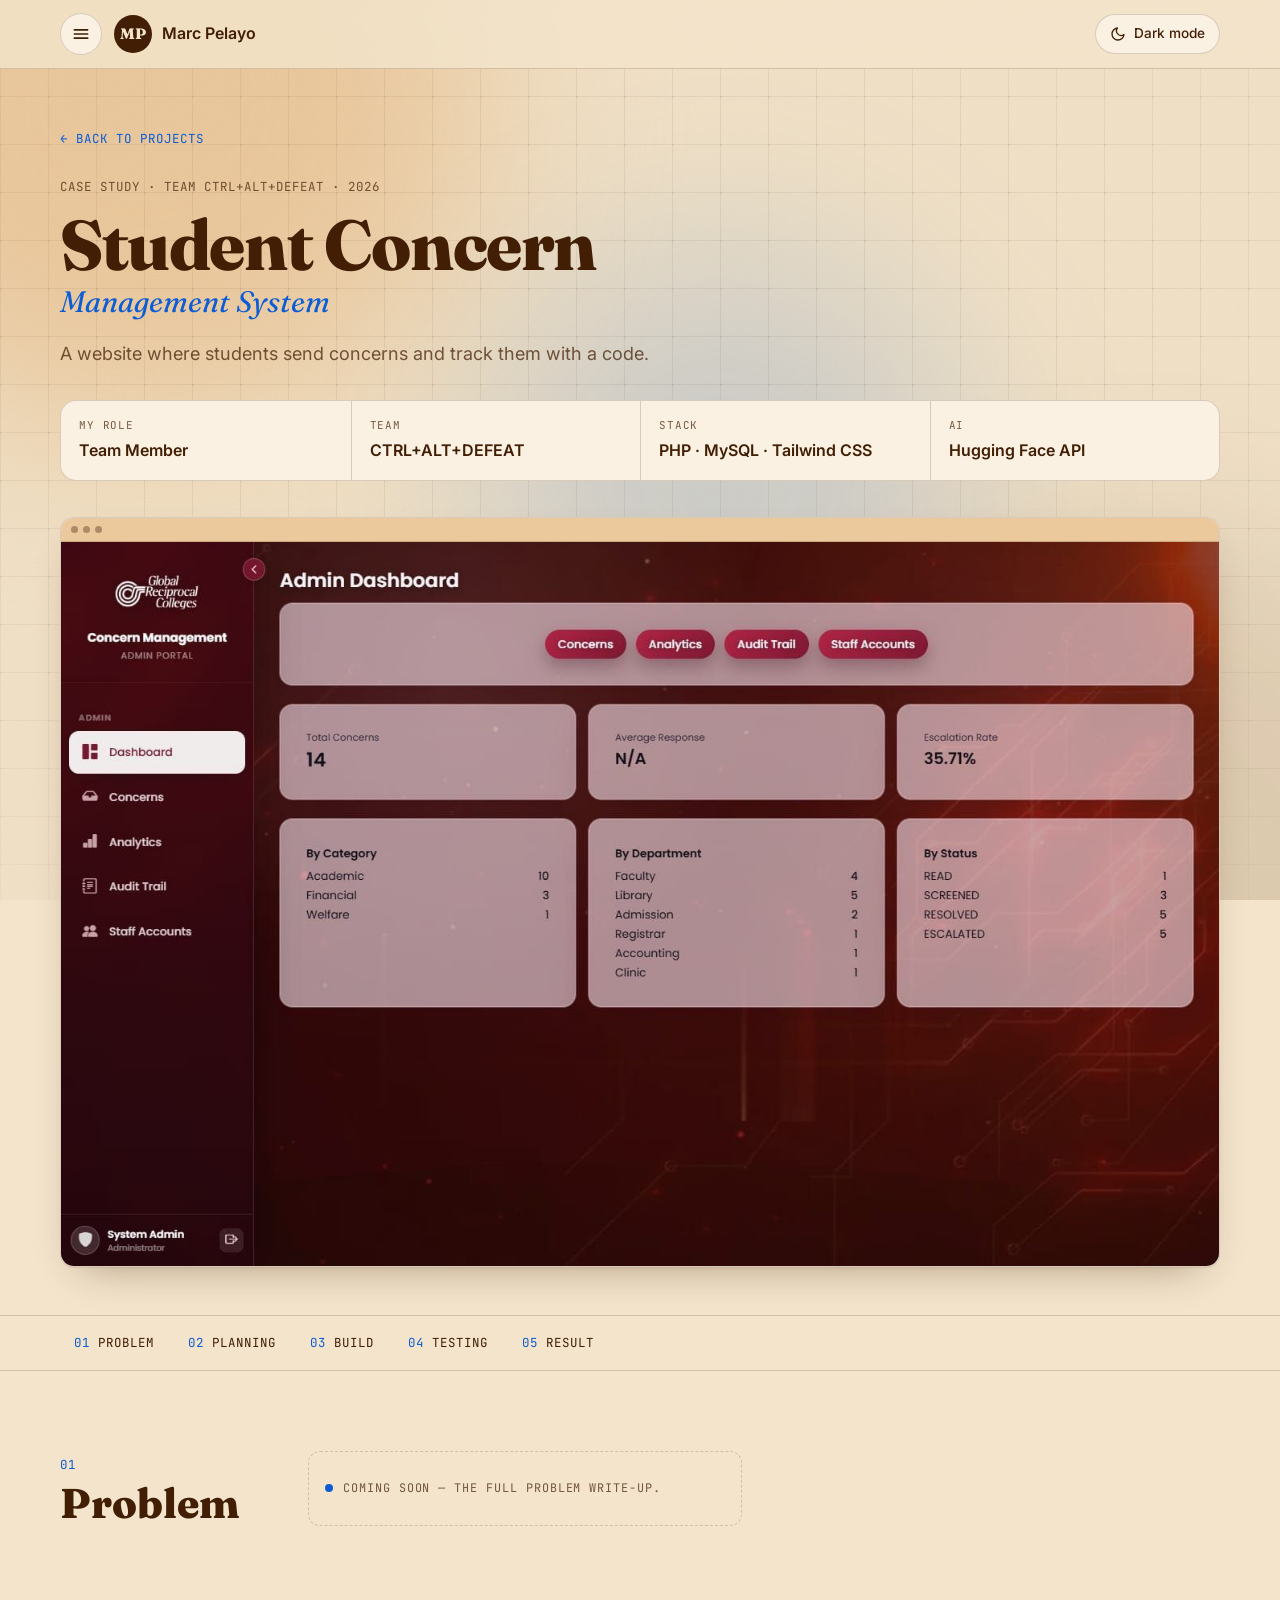
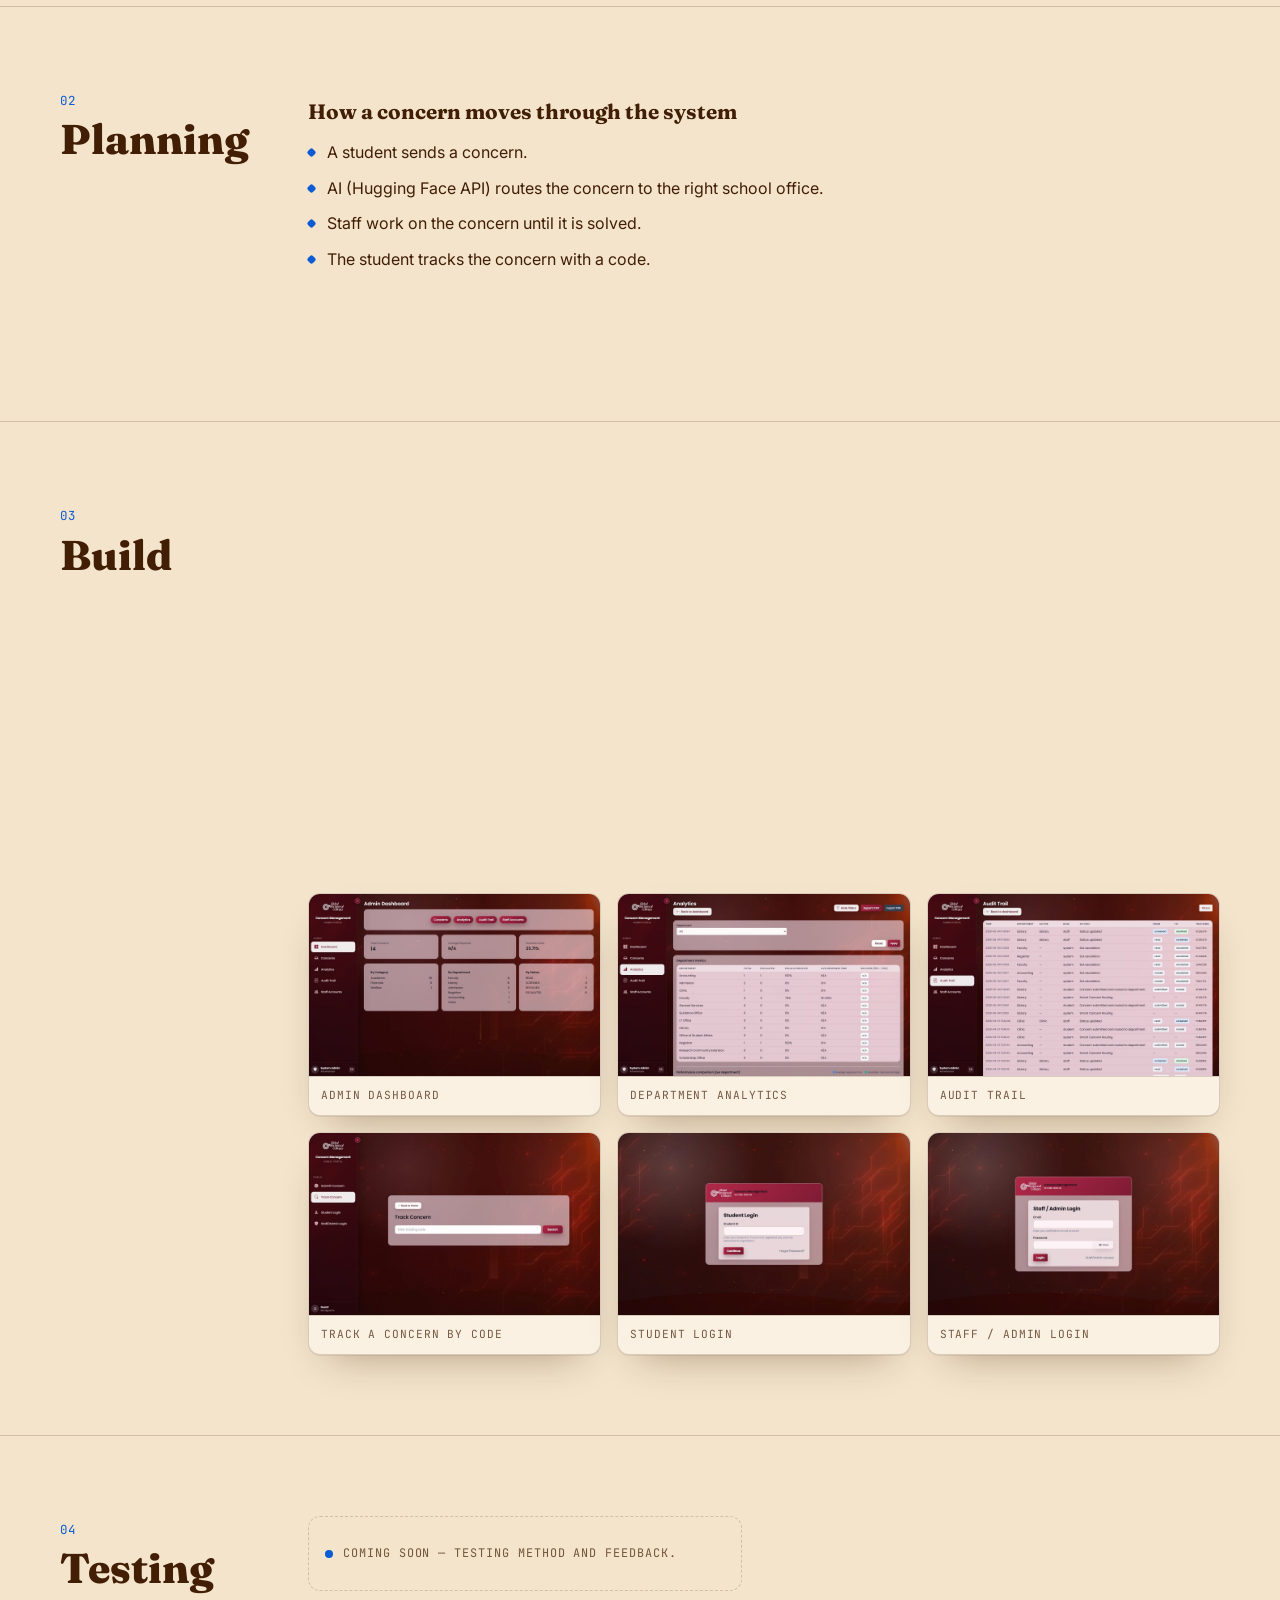
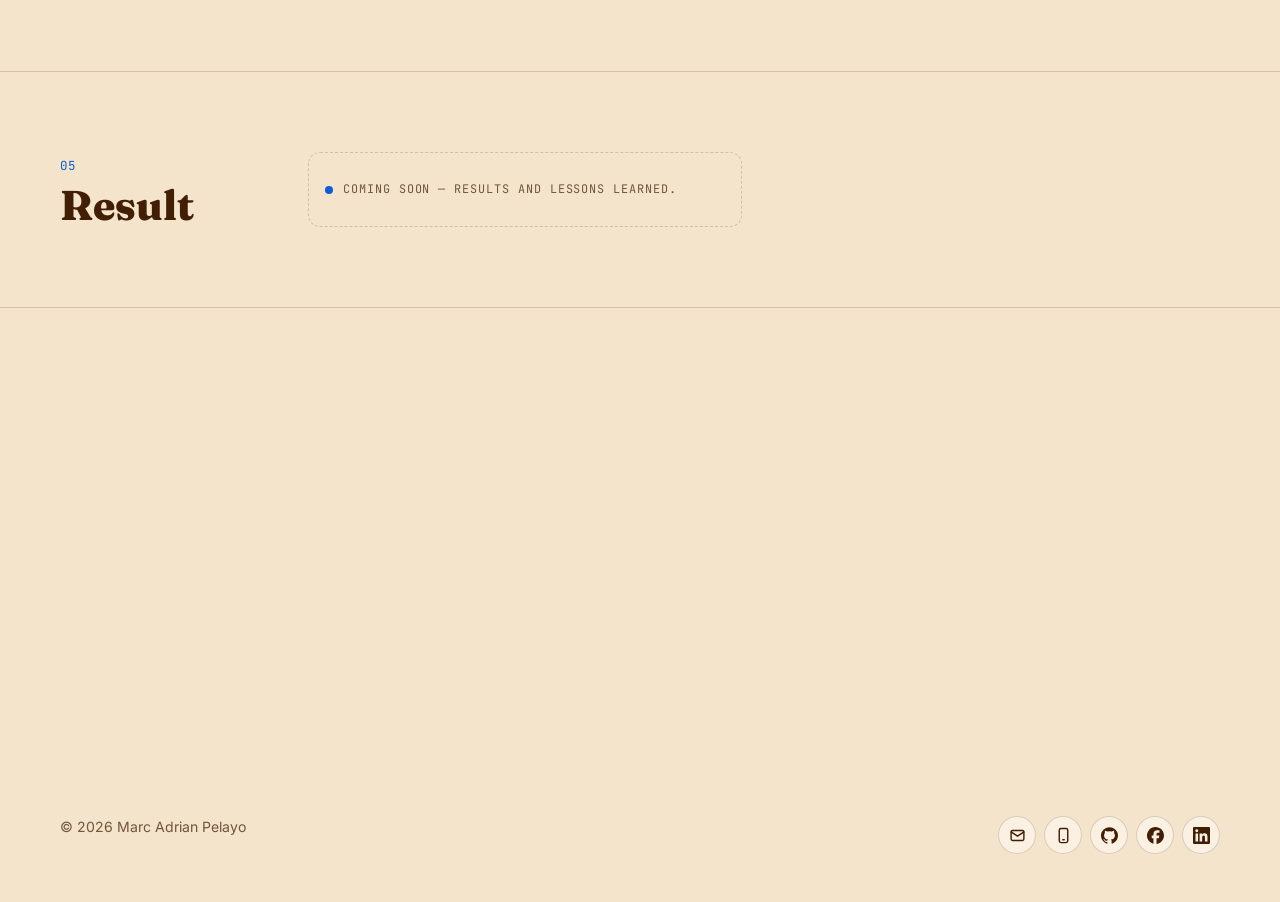
==== scms.html @ 62104d7a "Initial portfolio site Co-Authored-By: Claude Opus 5.5 <noreply@anthropic.com>" ====
<!DOCTYPE html>
<html lang="en" data-theme="light">
<head>
<meta charset="UTF-8">
<meta name="viewport" content="width=device-width, initial-scale=1">
<title>Student Concern Management System — Case study · Marc Adrian Pelayo</title>
<meta name="description" content="Case study: Student Concern Management System — students send concerns and track them with a code; AI routes each concern to the right school office. Team CTRL+ALT+DEFEAT.">
<link rel="canonical" href="https://YOUR-DOMAIN/scms.html">
<meta name="theme-color" content="#F3E4CB" media="(prefers-color-scheme: light)">
<meta name="theme-color" content="#1F0E02" media="(prefers-color-scheme: dark)">
<meta property="og:type" content="article">
<meta property="og:url" content="https://YOUR-DOMAIN/scms.html">
<meta property="og:title" content="Student Concern Management System — Case study by Marc Adrian Pelayo">
<meta property="og:description" content="Students send concerns and track them with a code; AI routes each concern to the right office.">
<meta property="og:image" content="https://YOUR-DOMAIN/assets/og-image.png">
<meta name="twitter:card" content="summary_large_image">
<link rel="icon" href="assets/favicon.svg" type="image/svg+xml">
<link rel="icon" href="assets/favicon-32.png" sizes="32x32" type="image/png">
<link rel="apple-touch-icon" href="assets/apple-touch-icon.png">
<link rel="preconnect" href="https://fonts.googleapis.com">
<link rel="preconnect" href="https://fonts.gstatic.com" crossorigin>
<link href="https://fonts.googleapis.com/css2?family=Fraunces:opsz,wght@9..144,400;9..144,600;9..144,800&family=Inter:wght@400;500;600&family=JetBrains+Mono:wght@400;600&display=swap" rel="stylesheet">
<script src="js/theme-init.js"></script>
<link rel="stylesheet" href="css/style.css">
<!-- Analytics: same snippet as in index.html (commented out until you add your ID)
<script data-goatcounter="https://YOUR-CODE.goatcounter.com/count" async src="https://gc.zgo.at/count.js"></script>
-->
</head>
<body>

<div class="scroll-progress" aria-hidden="true"><span id="progressBar"></span></div>
<div class="bg-fx" aria-hidden="true">
  <div class="bg-blobs"><span class="blob b1"></span><span class="blob b2"></span><span class="blob b3"></span></div>
  <div class="bg-grid-wrap"><div class="bg-grid"><span class="signal"></span><span class="signal v"></span><span class="signal"></span><span class="signal v"></span></div></div>
</div>

<header class="nav">
  <div class="wrap">
    <div class="nav-left">
      <button class="menu-btn" id="menuBtn" aria-label="Open menu" aria-expanded="false" aria-controls="sidebar">
        <svg class="i-open" viewBox="0 0 24 24" fill="none" stroke="currentColor" stroke-width="2" stroke-linecap="round"><path d="M4 7h16M4 12h16M4 17h16"/></svg>
        <svg class="i-close" viewBox="0 0 24 24" fill="none" stroke="currentColor" stroke-width="2" stroke-linecap="round"><path d="M6 6l12 12M18 6 6 18"/></svg>
      </button>
      <a class="logo" href="index.html"><span class="logo-mark">MP</span> <span class="logo-text">Marc Pelayo</span></a>
    </div>
    <div class="nav-right">
    <button class="theme-btn" id="themeBtn" aria-label="Switch light or dark mode">
      <svg class="icon-moon" viewBox="0 0 24 24" fill="none" stroke="currentColor" stroke-width="2" stroke-linecap="round" stroke-linejoin="round"><path d="M21 12.8A9 9 0 1 1 11.2 3a7 7 0 0 0 9.8 9.8z"/></svg>
      <svg class="icon-sun" viewBox="0 0 24 24" fill="none" stroke="currentColor" stroke-width="2" stroke-linecap="round"><circle cx="12" cy="12" r="4"/><path d="M12 2v2M12 20v2M4.9 4.9l1.4 1.4M17.7 17.7l1.4 1.4M2 12h2M20 12h2M4.9 19.1l1.4-1.4M17.7 6.3l1.4-1.4"/></svg>
      <span class="lbl" id="themeLbl">Dark mode</span>
    </button>
    </div>
  </div>
</header>

<div class="scrim" id="scrim"></div>
<aside class="sidebar" id="sidebar" aria-label="Site menu" inert>
  <div class="side-head">
    <span class="logo"><span class="logo-mark">MP</span> <span class="mono">Menu</span></span>
    <button class="side-close" id="sideClose" aria-label="Close menu">
      <svg viewBox="0 0 24 24" fill="none" stroke="currentColor" stroke-width="2" stroke-linecap="round"><path d="M6 6l12 12M18 6 6 18"/></svg>
    </button>
  </div>
  <nav aria-label="Sections">
    <ol class="side-links">
      <li style="--i:0"><a href="index.html#top"><span class="mono">00</span>Home</a></li>
      <li style="--i:1"><a href="index.html#needs"><span class="mono">01</span>Your needs</a></li>
      <li style="--i:2"><a href="index.html#projects" class="active" aria-current="page"><span class="mono">02</span>Projects</a></li>
      <li style="--i:3"><a href="index.html#handson"><span class="mono">03</span>Hands-on</a></li>
      <li style="--i:4"><a href="index.html#skills"><span class="mono">04</span>Skills</a></li>
      <li style="--i:5"><a href="index.html#experience"><span class="mono">05</span>Experience</a></li>
      <li style="--i:6"><a href="index.html#certificates"><span class="mono">06</span>Certificates</a></li>
      <li style="--i:7" hidden><a href="index.html#testimonials"><span class="mono">07</span>Testimonials</a></li>
      <li style="--i:8"><a href="index.html#contact"><span class="mono">07</span>Contact</a></li>
    </ol>
  </nav>
  <div class="side-foot">
    <a class="btn btn-primary" href="mailto:marcaustriapelayo@gmail.com">Email me</a>
    <a class="btn btn-ghost" href="Marc-Adrian-Pelayo-CV.pdf" download target="_blank" rel="noopener">
      <svg width="16" height="16" viewBox="0 0 24 24" fill="none" stroke="currentColor" stroke-width="2.2" stroke-linecap="round" stroke-linejoin="round" aria-hidden="true"><path d="M12 4v11M7 10l5 5 5-5M5 20h14"/></svg>
      Download CV
    </a>
  </div>
</aside>

<main id="top">
  <section class="cs-hero">
    <div class="wrap">
      <a class="cs-back mono" href="index.html#projects"><span aria-hidden="true">←</span> Back to projects</a>
      <span class="mono cs-kicker">Case study · Team CTRL+ALT+DEFEAT · 2026</span>
      <h1>Student Concern <small>Management System</small></h1>
      <p class="lead">A website where students send concerns and track them with a code.</p>
      <dl class="cs-facts">
        <div><dt>My role</dt><dd>Team Member</dd></div>
        <div><dt>Team</dt><dd>CTRL+ALT+DEFEAT</dd></div>
        <div><dt>Stack</dt><dd>PHP · MySQL · Tailwind CSS</dd></div>
        <div><dt>AI</dt><dd>Hugging Face API</dd></div>
      </dl>
      <figure class="cs-shot">
        <div class="bar" aria-hidden="true"><i></i><i></i><i></i></div>
        <img src="assets/scms-dashboard.jpg" alt="Student Concern Management admin dashboard" width="1440" height="900" data-zoom data-cap="Admin dashboard">
      </figure>
    </div>
  </section>

  <nav class="cs-steps" aria-label="Case study steps">
    <div class="wrap">
      <ol class="mono">
        <li><a href="#problem"><span>01</span>Problem</a></li>
        <li><a href="#planning"><span>02</span>Planning</a></li>
        <li><a href="#build"><span>03</span>Build</a></li>
        <li><a href="#testing"><span>04</span>Testing</a></li>
        <li><a href="#result"><span>05</span>Result</a></li>
      </ol>
    </div>
  </nav>

  <section class="cs-sec" id="problem">
    <div class="wrap cs-grid">
      <div class="cs-label reveal"><span class="mono">01</span><h2>Problem</h2></div>
      <div class="cs-body reveal">
        <!-- TODO (Marc): describe the main problem (how were student concerns handled before, and what went wrong?). -->
        <p class="soon mono">Coming soon — the full problem write-up.</p>
      </div>
    </div>
  </section>

  <section class="cs-sec" id="planning">
    <div class="wrap cs-grid">
      <div class="cs-label reveal"><span class="mono">02</span><h2>Planning</h2></div>
      <div class="cs-body">
        <div class="reveal">
          <h3>How a concern moves through the system</h3>
          <ol class="cs-list" style="margin-top:12px">
            <li>A student sends a concern.</li>
            <li>AI (Hugging Face API) routes the concern to the right school office.</li>
            <li>Staff work on the concern until it is solved.</li>
            <li>The student tracks the concern with a code.</li>
          </ol>
        </div>
        <!-- TODO (Marc): add the system flow / DFD the team made, if you have it. -->
        <p class="soon mono reveal">Coming soon — system flow and DFD.</p>
      </div>
    </div>
  </section>

  <section class="cs-sec" id="build">
    <div class="wrap cs-grid">
      <div class="cs-label reveal"><span class="mono">03</span><h2>Build</h2></div>
      <div class="cs-body">
        <div class="reveal">
          <h3>Stack</h3>
          <div class="chips" style="margin-top:12px"><span class="chip">PHP</span><span class="chip">MySQL</span><span class="chip">Tailwind CSS</span><span class="chip">Hugging Face API</span></div>
        </div>
        <div class="my-part reveal">
          <span class="mono">My part</span>
          <ul>
            <li>Team Member, team CTRL+ALT+DEFEAT.</li>
            <!-- TODO (Marc): what you built in this project -->
            <li class="todo-line" data-draft hidden>[TODO (Marc): what you built in this project, e.g. which pages, the AI routing, the database…]</li>
          </ul>
        </div>
        <div class="reveal">
          <h3>Main features</h3>
          <ul class="cs-list" style="margin-top:12px">
            <li>Students send concerns and track them with a code.</li>
            <li>AI routes each concern to the right school office.</li>
            <li>Admin side has analytics, an audit trail and staff accounts.</li>
          </ul>
        </div>
        <div class="cs-gallery">
          <figure class="reveal"><img src="assets/scms-dashboard.jpg" alt="Admin dashboard" width="1440" height="900" loading="lazy" data-zoom data-cap="Admin dashboard"><figcaption class="mono">Admin dashboard</figcaption></figure>
          <figure class="reveal"><img src="assets/scms-analytics.jpg" alt="Department analytics" width="1440" height="900" loading="lazy" data-zoom data-cap="Department analytics"><figcaption class="mono">Department analytics</figcaption></figure>
          <figure class="reveal"><img src="assets/scms-audit.jpg" alt="Audit trail" width="1440" height="900" loading="lazy" data-zoom data-cap="Audit trail"><figcaption class="mono">Audit trail</figcaption></figure>
          <figure class="reveal"><img src="assets/scms-track.jpg" alt="Track a concern by code" width="1440" height="900" loading="lazy" data-zoom data-cap="Track a concern by code"><figcaption class="mono">Track a concern by code</figcaption></figure>
          <figure class="reveal"><img src="assets/scms-student-login.jpg" alt="Student login" width="1440" height="900" loading="lazy" data-zoom data-cap="Student login"><figcaption class="mono">Student login</figcaption></figure>
          <figure class="reveal"><img src="assets/scms-staff-login.jpg" alt="Staff / admin login" width="1440" height="900" loading="lazy" data-zoom data-cap="Staff / admin login"><figcaption class="mono">Staff / admin login</figcaption></figure>
        </div>
      </div>
    </div>
  </section>

  <section class="cs-sec" id="testing">
    <div class="wrap cs-grid">
      <div class="cs-label reveal"><span class="mono">04</span><h2>Testing</h2></div>
      <div class="cs-body reveal">
        <!-- TODO (Marc): how was the system tested, and by whom? -->
        <p class="soon mono">Coming soon — testing method and feedback.</p>
      </div>
    </div>
  </section>

  <section class="cs-sec" id="result">
    <div class="wrap cs-grid">
      <div class="cs-label reveal"><span class="mono">05</span><h2>Result</h2></div>
      <div class="cs-body reveal">
        <!-- TODO (Marc): outcome of the project and what you learned. -->
        <p class="soon mono">Coming soon — results and lessons learned.</p>
      </div>
    </div>
  </section>

  <section class="cs-next">
    <div class="wrap">
      <div class="contact reveal">
        <div>
          <span class="mono" style="opacity:.7">Next case study</span>
          <h2 style="margin-top:10px">TechWorld<br><em>(ETPCP-AI).</em></h2>
          <p>An online store for computer parts with AI product suggestions and QR code order pickup.</p>
        </div>
        <div class="c-btns">
          <a class="btn btn-primary" href="techworld.html">Read case study <span aria-hidden="true">→</span></a>
          <a class="btn btn-ghost" href="index.html#contact">Contact me</a>
        </div>
      </div>
    </div>
  </section>
</main>

<footer>
  <div class="wrap">
    <span>© 2026 Marc Adrian Pelayo</span>
    <span class="foot-r">
      <nav class="social" aria-label="Contact and social links">
        <a class="soc" href="mailto:marcaustriapelayo@gmail.com" aria-label="Email"><svg viewBox="0 0 24 24" fill="none" stroke="currentColor" stroke-width="2" stroke-linecap="round" stroke-linejoin="round" aria-hidden="true"><rect x="3" y="5" width="18" height="14" rx="2"/><path d="m3 7 9 6 9-6"/></svg></a>
        <a class="soc" href="tel:+639269391284" aria-label="Call or text 0926 939 1284"><svg viewBox="0 0 24 24" fill="none" stroke="currentColor" stroke-width="2" stroke-linecap="round" stroke-linejoin="round" aria-hidden="true"><rect x="6" y="2" width="12" height="20" rx="2.5"/><path d="M11 18h2"/></svg></a>
        <a class="soc" href="https://github.com/Marcaustriapelayo" target="_blank" rel="noopener" data-social="github" aria-label="GitHub (opens in a new tab)"><svg viewBox="0 0 24 24" fill="currentColor" aria-hidden="true"><path d="M12 .3a12 12 0 0 0-3.8 23.38c.6.12.82-.26.82-.57v-2.04c-3.34.72-4.04-1.61-4.04-1.61-.55-1.39-1.33-1.76-1.33-1.76-1.09-.74.08-.73.08-.73 1.2.09 1.84 1.24 1.84 1.24 1.07 1.83 2.81 1.3 3.5 1 .1-.78.42-1.31.76-1.61-2.67-.3-5.47-1.33-5.47-5.93 0-1.31.47-2.38 1.24-3.22-.14-.3-.54-1.52.1-3.18 0 0 1.01-.32 3.3 1.23a11.5 11.5 0 0 1 6 0c2.28-1.55 3.29-1.23 3.29-1.23.64 1.66.24 2.88.12 3.18a4.65 4.65 0 0 1 1.23 3.22c0 4.61-2.8 5.63-5.48 5.92.42.36.81 1.1.81 2.22v3.29c0 .32.21.69.82.57A12 12 0 0 0 12 .3"/></svg></a>
        <a class="soc" href="https://www.facebook.com/marc.pelayo.75" target="_blank" rel="noopener" data-social="facebook" aria-label="Facebook (opens in a new tab)"><svg viewBox="0 0 24 24" fill="currentColor" aria-hidden="true"><path d="M9.1 23.69v-7.98H6.63v-3.67H9.1v-1.58c0-4.09 1.85-5.98 5.86-5.98.4 0 .96.04 1.47.1.42.04.83.11 1.14.2v3.32a8.6 8.6 0 0 0-1.39-.05c-.71 0-1.26.1-1.68.31-.29.15-.52.36-.68.63-.26.42-.37.99-.37 1.75v1.3h3.92l-.67 3.67h-3.25v8.24A12 12 0 1 0 9.1 23.69Z"/></svg></a>
        <a class="soc" href="https://www.linkedin.com/in/pelayo-marc-73b771451" target="_blank" rel="noopener" data-social="linkedin" aria-label="LinkedIn (opens in a new tab)"><svg viewBox="0 0 24 24" fill="currentColor" aria-hidden="true"><path d="M20.45 20.45h-3.56v-5.57c0-1.33-.02-3.04-1.85-3.04-1.85 0-2.14 1.45-2.14 2.94v5.67H9.35V9h3.41v1.56h.05c.48-.9 1.64-1.85 3.37-1.85 3.6 0 4.27 2.37 4.27 5.46v6.28ZM5.34 7.43a2.06 2.06 0 1 1 0-4.13 2.06 2.06 0 0 1 0 4.13Zm1.78 13.02H3.56V9h3.56v11.45ZM22.23 0H1.77C.79 0 0 .77 0 1.73v20.54C0 23.23.79 24 1.77 24h20.45c.98 0 1.78-.77 1.78-1.73V1.73C24 .77 23.2 0 22.22 0Z"/></svg></a>
      </nav>
    </span>
  </div>
</footer>

<div class="lightbox" id="lightbox" role="dialog" aria-modal="true" aria-label="Media preview">
  <button class="lb-close" id="lbClose" type="button" aria-label="Close preview">
    <svg viewBox="0 0 24 24" fill="none" stroke="currentColor" stroke-width="2" stroke-linecap="round" aria-hidden="true"><path d="M6 6l12 12M18 6 6 18"/></svg>
  </button>
  <div class="lb-body">
    <img id="lbImg" alt="">
    <video id="lbVid" controls playsinline preload="none" hidden></video>
    <p id="lbCap" class="mono"></p>
  </div>
</div>

<script src="js/config.js"></script>
<script src="js/main.js"></script>
</body>
</html>
---- css/style.css ----
/* Marc Adrian Pelayo — portfolio styles */
/* ===== Brand colors ===== */
:root{
  --old-paper:#EBC99D;
  --deep-umber:#411E04;
  --morpho:#0B5CD5;

  /* ===== Animation speeds — tweak here ===== */
  --blob-speed:34s;        /* one drift loop of the background blobs */
  --bg-speed:60s;          /* tech grid diagonal pan loop */
  --signal-speed:9s;       /* one blue "data signal" cycle */
  --float-speed:7s;        /* hero screenshot float up/down */
  --stamp-speed:22s;       /* stamp dashed ring rotation */
  --pulse-speed:2.4s;      /* blue dot after the name */
  --contact-speed:26s;     /* moving grid inside the contact block */
  --reveal-speed:.8s;      /* scroll reveal fade-up */
  --stagger:80ms;          /* delay between hero items entering */
  --shot-pan-speed:6s;     /* project screenshot "scroll" on hover */
  --theme-speed:.7s;       /* circular light/dark reveal */
  --type-speed:85ms;       /* typing line: per letter */
  --delete-speed:45ms;     /* typing line: per deleted letter */
  --type-hold:1600ms;      /* typing line: pause on a full role */
  --count-speed:1600ms;    /* stats count-up */
  --parallax-px:14;        /* blob mouse parallax strength (px) */
  --ease-out:cubic-bezier(.2,.7,.2,1);
  --grid:48px;             /* background grid cell size */
}
/* Light mode: paper background, umber ink, blue action */
[data-theme="light"]{
  --bg:#F3E4CB;
  --bg-alt:#EBC99D;
  --surface:#FAF1E3;
  --ink:#411E04;
  --muted:rgba(65,30,4,.72);
  --line:rgba(65,30,4,.18);
  --accent:#0B5CD5;
  --accent-text:#0B5CD5;
  --on-accent:#FFFFFF;
  --chip:rgba(11,92,213,.10);
  --shadow:0 1px 0 rgba(65,30,4,.08), 0 18px 40px -22px rgba(65,30,4,.45);
  --grain-opacity:.35;
  /* background animation colors (warm stains on paper) */
  --blob-paper:rgba(235,201,157,.95);
  --blob-umber:rgba(65,30,4,.11);
  --blob-blue:rgba(11,92,213,.15);
  --grid-opacity:.38;
  --signal-opacity:.55;
}
/* Dark mode: umber background, paper ink, blue action */
[data-theme="dark"]{
  --bg:#1F0E02;
  --bg-alt:#2D1504;
  --surface:#411E04;
  --ink:#EBC99D;
  --muted:rgba(235,201,157,.72);
  --line:rgba(235,201,157,.16);
  --accent:#0B5CD5;
  --accent-text:#7BAAF3;
  --on-accent:#FFFFFF;
  --chip:rgba(123,170,243,.14);
  --shadow:0 1px 0 rgba(0,0,0,.3), 0 22px 50px -24px rgba(0,0,0,.8);
  --grain-opacity:.12;
  /* background animation colors (subtle glow) */
  --blob-paper:rgba(235,201,157,.09);
  --blob-umber:rgba(122,62,16,.45);
  --blob-blue:rgba(11,92,213,.22);
  --grid-opacity:.6;
  --signal-opacity:.8;
}

*{box-sizing:border-box;margin:0;padding:0}
html{scroll-behavior:smooth}
body{
  font-family:"Inter",system-ui,sans-serif;
  background:var(--bg);color:var(--ink);
  line-height:1.6;font-size:16px;
  transition:background .35s ease,color .35s ease;
  -webkit-font-smoothing:antialiased;
}
/* subtle paper grain */
body::before{
  content:"";position:fixed;inset:0;pointer-events:none;z-index:0;opacity:var(--grain-opacity);
  background-image:url("data:image/svg+xml,%3Csvg xmlns='http://www.w3.org/2000/svg' width='160' height='160'%3E%3Cfilter id='n'%3E%3CfeTurbulence type='fractalNoise' baseFrequency='.9' numOctaves='2' stitchTiles='stitch'/%3E%3CfeColorMatrix values='0 0 0 0 .25 0 0 0 0 .12 0 0 0 0 .02 0 0 0 .18 0'/%3E%3C/filter%3E%3Crect width='100%25' height='100%25' filter='url(%23n)'/%3E%3C/svg%3E");
}
main,header,footer{position:relative;z-index:1}
img{max-width:100%;height:auto;display:block}
[hidden]{display:none!important}
a{color:var(--accent-text);text-decoration:none}
a:hover{text-decoration:underline;text-underline-offset:3px}
.wrap{width:min(1160px,100% - 48px);margin-inline:auto}
.mono{font-family:"JetBrains Mono",monospace;font-size:.78rem;letter-spacing:.08em;text-transform:uppercase}
.serif{font-family:"Fraunces",Georgia,serif}
:focus-visible{outline:2px solid var(--accent-text);outline-offset:3px;border-radius:4px}

/* ===== Nav ===== */
header.nav{
  position:sticky;top:0;z-index:50;
  background:color-mix(in srgb,var(--bg) 82%,transparent);
  backdrop-filter:blur(10px);-webkit-backdrop-filter:blur(10px);
  border-bottom:1px solid var(--line);
}
.nav .wrap{display:flex;align-items:center;justify-content:space-between;height:68px;gap:16px}
.logo{display:flex;align-items:center;gap:10px;color:var(--ink);font-weight:600}
.logo:hover{text-decoration:none}
.logo-mark{
  width:38px;height:38px;border-radius:50%;display:grid;place-items:center;
  background:var(--ink);color:var(--bg);font-family:"Fraunces",serif;font-weight:800;font-size:.95rem;
}
.nav-left{display:flex;align-items:center;gap:12px}
.theme-btn{
  display:flex;align-items:center;gap:8px;border:1px solid var(--line);background:var(--surface);
  color:var(--ink);padding:8px 14px;border-radius:999px;cursor:pointer;font:inherit;font-size:.85rem;font-weight:500;
  transition:border-color .2s;
}
.theme-btn:hover{border-color:var(--accent-text)}
.theme-btn svg{width:16px;height:16px}
[data-theme="light"] .icon-sun{display:none}
[data-theme="dark"] .icon-moon{display:none}
/* icon spins in whenever it is shown (light <-> dark) */
.theme-btn svg{animation:icon-in .55s var(--ease-out)}
@keyframes icon-in{from{opacity:0;transform:rotate(-120deg) scale(.4)}}

/* ===== Buttons / chips ===== */
.btn{
  display:inline-flex;align-items:center;gap:8px;padding:13px 22px;border-radius:999px;
  font-weight:600;font-size:.95rem;border:1.5px solid transparent;
  transition:transform .2s,box-shadow .2s,background .2s,translate .3s var(--ease-out);
  position:relative;overflow:hidden;isolation:isolate;
}
/* shine sweep on primary buttons */
.btn-primary::after{
  content:"";position:absolute;top:0;bottom:0;left:0;width:55%;pointer-events:none;
  background:linear-gradient(100deg,transparent 0%,rgba(255,255,255,.42) 50%,transparent 100%);
  transform:translateX(-180%) skewX(-18deg);
}
.btn-primary:hover::after{transform:translateX(260%) skewX(-18deg);transition:transform .85s var(--ease-out)}
.btn:hover{text-decoration:none;transform:translateY(-2px)}
.btn-primary{background:var(--accent);color:var(--on-accent);box-shadow:0 10px 24px -12px var(--accent)}
.btn-ghost{border-color:var(--ink);color:var(--ink)}
.btn-ghost:hover{background:var(--ink);color:var(--bg)}
.chip{display:inline-block;padding:5px 11px;border-radius:999px;background:var(--chip);color:var(--accent-text);font-size:.8rem;font-weight:600}
.chips{display:flex;flex-wrap:wrap;gap:8px}

/* ===== Hero ===== */
.hero{padding:84px 0 64px}
.hero .wrap{display:grid;grid-template-columns:1.05fr .95fr;gap:56px;align-items:center}
.status{display:inline-flex;align-items:center;gap:10px;color:var(--muted);margin-bottom:22px}
.dot{width:9px;height:9px;border-radius:50%;background:#2fa86a;box-shadow:0 0 0 4px rgba(47,168,106,.18)}
.hero h1{font-family:"Fraunces",serif;font-weight:800;font-size:clamp(2.8rem,6.2vw,5rem);line-height:.98;letter-spacing:-.02em}
.hero h1 em{font-style:italic;font-weight:400;color:var(--accent-text)}
.sr-only{position:absolute;width:1px;height:1px;overflow:hidden;clip:rect(0 0 0 0);white-space:nowrap}
.hero .lead{margin:24px 0 32px;font-size:1.13rem;color:var(--muted);max-width:52ch}
.hero .cta{display:flex;gap:12px;flex-wrap:wrap}
.hero-meta{display:flex;gap:22px;flex-wrap:wrap;margin-top:36px;color:var(--muted)}
.hero-meta span{display:flex;align-items:center;gap:6px}

.stack{position:relative;aspect-ratio:4/3.3}
.stack figure{
  position:absolute;border-radius:14px;overflow:hidden;border:1px solid var(--line);
  background:var(--surface);box-shadow:var(--shadow);transition:transform .5s cubic-bezier(.2,.7,.2,1);
}
.stack figure .bar{height:22px;display:flex;align-items:center;gap:5px;padding:0 10px;background:var(--bg-alt);border-bottom:1px solid var(--line)}
.stack figure .bar i{width:7px;height:7px;border-radius:50%;background:var(--muted);opacity:.5}
.stack .s1{width:80%;top:0;right:0;transform:rotate(2deg)}
.stack .s2{width:58%;bottom:8%;left:0;transform:rotate(-4deg)}
.stack:hover .s1{transform:rotate(0) translateY(-6px)}
.stack:hover .s2{transform:rotate(-1deg) translate(-8px,6px)}
/* portrait: paper photo print taped on top of the case file */
.stack .portrait{
  width:38%;right:17%;bottom:3%;padding:9px 9px 28px;border-radius:6px;overflow:visible;
  background:var(--surface);transform:rotate(3deg);
}
.stack .portrait img{width:100%;aspect-ratio:4/5;object-fit:cover;object-position:50% 30%;border-radius:3px;filter:sepia(.12) saturate(.95)}
.stack .portrait .tape{
  position:absolute;top:-12px;left:50%;width:42%;height:24px;margin-left:-21%;
  background:color-mix(in srgb,var(--old-paper) 70%,transparent);border:1px solid var(--line);
  transform:rotate(-4deg);box-shadow:0 2px 6px -3px rgba(65,30,4,.4);
}
.stack:hover .portrait{transform:rotate(0) translateY(-8px)}
.stamp{
  position:absolute;right:4%;bottom:0;width:128px;height:128px;border-radius:50%;
  background:var(--accent);color:#fff;display:grid;place-items:center;text-align:center;
  font-family:"Fraunces",serif;font-weight:600;font-size:.92rem;line-height:1.15;padding:18px;
  transform:rotate(-10deg);box-shadow:0 14px 30px -12px var(--accent);border:2px dashed rgba(255,255,255,.55);
}
.stamp small{display:block;font-family:"JetBrains Mono",monospace;font-size:.6rem;letter-spacing:.1em;opacity:.85;margin-top:4px}

/* ===== Hero animations ===== */
/* load intro: items fade up one by one (--i = order) */
.intro{animation:intro-up var(--reveal-speed) var(--ease-out) both;animation-delay:calc(var(--i,0) * var(--stagger) + 120ms)}
@keyframes intro-up{from{opacity:0;transform:translateY(18px)}}
/* screenshot stack: slides in from the right, then floats */
.stack{animation:stack-in 1.1s var(--ease-out) .3s both,stack-float var(--float-speed) ease-in-out 1.4s infinite}
@keyframes stack-in{from{opacity:0;transform:translateX(70px)}}
@keyframes stack-float{0%,100%{translate:0 0}50%{translate:0 -10px}}
.stack figure{will-change:transform}
/* stamp pops in last; only the dashed ring rotates */
.stamp{border-color:transparent;border-style:solid;overflow:hidden;animation:stamp-pop .75s cubic-bezier(.3,1.6,.5,1) 1.05s both}
.stamp::before{
  content:"";position:absolute;inset:0;border-radius:50%;pointer-events:none;
  border:2px dashed rgba(255,255,255,.55);animation:spin var(--stamp-speed) linear infinite;
}
@keyframes stamp-pop{from{opacity:0;transform:rotate(-45deg) scale(.3)}to{opacity:1;transform:rotate(-10deg) scale(1)}}
@keyframes spin{to{transform:rotate(360deg)}}
/* pulsing blue dot after the name */
.hero h1 em{display:inline-block;transform-origin:50% 85%;animation:dot-pulse var(--pulse-speed) ease-in-out 1.2s infinite}
@keyframes dot-pulse{0%,100%{transform:none;opacity:1}50%{transform:scale(1.3);opacity:.7}}
/* hand-drawn underline that draws itself once (counter-translate mask) */
.name-u{position:relative;display:inline-block}
.u-clip{position:absolute;left:-2%;right:-3%;bottom:-.16em;height:.24em;overflow:hidden;pointer-events:none;animation:u-out 1.1s var(--ease-out) .95s both}
.u-inner{display:block;height:100%;animation:u-in 1.1s var(--ease-out) .95s both}
.u-inner svg{display:block;width:100%;height:100%;overflow:visible}
.u-inner path{fill:none;stroke:var(--accent-text);stroke-width:3;stroke-linecap:round;opacity:.75;vector-effect:non-scaling-stroke}
@keyframes u-out{from{transform:translateX(-100%)}}
@keyframes u-in{from{transform:translateX(100%)}}
/* typing line with mono cursor */
.typer{display:flex;align-items:center;gap:.6em;margin:-8px 0 18px;color:var(--ink);min-height:1.5em}
.typer-pre{color:var(--accent-text);font-weight:600}
.typer-line{display:flex;align-items:center}
.caret{display:inline-block;width:.55em;height:1.15em;margin-left:3px;background:var(--accent-text);animation:blink 1.05s steps(1) infinite}
@keyframes blink{50%{opacity:0}}

/* ===== Stats ===== */
.stats{border-block:1px solid var(--line);background:color-mix(in srgb,var(--bg-alt) 90%,transparent)}
.stats .wrap{display:grid;grid-template-columns:repeat(4,1fr)}
.stat{padding:28px 20px;border-left:1px solid var(--line)}
.stat:first-child{border-left:0}
.stat b{display:block;font-family:"Fraunces",serif;font-size:2.2rem;font-weight:800;line-height:1;font-variant-numeric:tabular-nums}
.stat span{color:var(--muted);font-size:.9rem}

/* ===== Sections ===== */
section{padding:96px 0}
.sec-head{display:flex;justify-content:space-between;align-items:end;gap:24px;margin-bottom:48px;flex-wrap:wrap}
.sec-head .mono{color:var(--accent-text);display:block;margin-bottom:10px}
.sec-head h2{font-family:"Fraunces",serif;font-size:clamp(2rem,4vw,3rem);font-weight:800;letter-spacing:-.015em;line-height:1.05}
.sec-head p{color:var(--muted);max-width:42ch}
/* heading reveal: mono label slides in, then each line rises from behind a mask */
.js .sec-head.reveal{opacity:1;transform:none}
.js .sec-head .mono{opacity:0;transform:translateX(-16px);transition:opacity .6s var(--ease-out),transform .6s var(--ease-out)}
.js .sec-head p{opacity:0;transition:opacity .8s ease .45s}
.js .sec-head.in .mono,.js .sec-head.in p{opacity:1;transform:none}
.h-line{display:block;overflow:hidden;padding-bottom:.1em;margin-bottom:-.1em}
.h-line>span{display:block;transform:translateY(110%);transition:transform .9s var(--ease-out);transition-delay:calc(.18s + var(--l,0) * .1s)}
.in .h-line>span{transform:none}

/* ===== Project case studies ===== */
.project{
  display:grid;grid-template-columns:1.35fr 1fr;gap:44px;align-items:start;
  padding:36px;border-radius:22px;background:var(--surface);border:1px solid var(--line);box-shadow:var(--shadow);
}
.project + .project{margin-top:36px}
.project.flip{grid-template-columns:1fr 1.35fr}
.project.flip .gallery{order:2}
.gallery .main{
  border-radius:12px;overflow:hidden;border:1px solid var(--line);cursor:zoom-in;background:var(--bg-alt);
  aspect-ratio:16/9.6;
}
.gallery .main img{width:100%;height:100%;object-fit:cover;object-position:top;transition:opacity .25s,transform 1.2s var(--ease-out);transform-origin:50% 0}
/* hover: slow "scroll down inside the browser window" (zoom + pan, transform only) */
.gallery .main{position:relative}
.gallery .main:hover img{transform:scale(1.12) translateY(-9%);transition-duration:.25s,var(--shot-pan-speed);transition-timing-function:ease,cubic-bezier(.45,0,.3,1)}
/* thumbnail switch: new image crossfades over the old one */
.gallery .main img.xfade{position:absolute;inset:0;opacity:0;transition:opacity .45s ease}
.gallery .main img.xfade.show{opacity:1}
.thumbs{display:grid;grid-template-columns:repeat(6,1fr);gap:8px;margin-top:10px}
.thumbs.three{grid-template-columns:repeat(3,1fr)}
.thumbs button{
  border:1.5px solid var(--line);border-radius:8px;overflow:hidden;padding:0;cursor:pointer;background:none;
  aspect-ratio:16/10;opacity:.6;transition:opacity .2s,border-color .2s;
}
.thumbs button img{width:100%;height:100%;object-fit:cover;object-position:top}
.thumbs button:hover{opacity:.9}
.thumbs button[aria-current="true"]{opacity:1;border-color:var(--accent-text)}
.caption{margin-top:10px;color:var(--muted)}
.p-info .mono{color:var(--muted)}
.p-info h3{font-family:"Fraunces",serif;font-size:2rem;font-weight:800;line-height:1.1;margin:8px 0 6px}
.p-info .role{font-weight:600;margin-bottom:16px}
.p-info p.desc{color:var(--muted);margin-bottom:18px}
.p-info ul{list-style:none;margin:20px 0;display:grid;gap:10px}
.p-info li{display:flex;gap:12px;align-items:flex-start}
.p-info li::before{content:"";flex:none;width:7px;height:7px;margin-top:9px;border-radius:2px;background:var(--accent-text);transform:rotate(45deg)}
.award{
  display:flex;gap:12px;align-items:center;padding:12px 14px;border-radius:12px;margin-top:4px;
  background:var(--chip);border:1px dashed var(--accent-text);font-size:.92rem;
}
.award svg{flex:none;width:22px;height:22px;color:var(--accent-text)}

/* ===== Timeline ===== */
.alt-bg{background:color-mix(in srgb,var(--bg-alt) 90%,transparent)}
.two{display:grid;grid-template-columns:1fr 1fr;gap:56px}
.two h3{font-family:"Fraunces",serif;font-size:1.5rem;margin-bottom:24px;display:flex;align-items:center;gap:10px}
.timeline{list-style:none;border-left:2px solid var(--line);padding-left:26px;display:grid;gap:30px}
.timeline li{position:relative}
.timeline li::before{content:"";position:absolute;left:-33px;top:6px;width:12px;height:12px;border-radius:50%;background:var(--bg-alt);border:2px solid var(--accent-text)}
.timeline .when{color:var(--accent-text)}
/* line draws itself downward with scroll (--p set by JS), dots pop in */
.timeline{position:relative}
.timeline::after{
  content:"";position:absolute;left:-2px;top:0;bottom:0;width:2px;z-index:0;pointer-events:none;
  background:var(--accent-text);opacity:.55;transform-origin:top;transform:scaleY(var(--p,1));
}
.js .timeline::after{transform:scaleY(var(--p,0))}
.timeline li::before{z-index:1}
.js .timeline li::before{transform:scale(0);transition:transform .55s cubic-bezier(.3,1.8,.5,1) .1s}
.js .timeline li.in::before{transform:scale(1)}
.timeline h4{font-size:1.08rem;margin:4px 0 2px}
.timeline p{color:var(--muted);font-size:.95rem}

/* ===== Certificates ===== */
.certs{display:grid;grid-template-columns:1fr 1.4fr;gap:22px}
.cert{padding:30px;border-radius:18px;border:1px solid var(--line);background:var(--surface)}
.cert h4{font-family:"Fraunces",serif;font-size:1.4rem;margin:10px 0 6px;line-height:1.2}
.cert p{color:var(--muted)}
/* Cisco badge screenshots (click to open in the lightbox) */
.badges{display:grid;grid-template-columns:1fr 1fr;gap:12px;margin-top:22px}
.badges figure{display:grid;gap:8px}
.badges img{
  width:100%;aspect-ratio:16/10;object-fit:cover;object-position:0 50%;cursor:zoom-in;
  border-radius:10px;border:1px solid var(--line);background:#fff;transition:transform .3s var(--ease-out),border-color .3s;
}
.badges img:hover{transform:translateY(-3px);border-color:var(--accent-text)}
.badges figcaption{color:var(--muted);font-size:.68rem}
.cert.photo{padding:0;overflow:hidden;display:grid;grid-template-columns:1.1fr 1fr}
.cert.photo img{height:100%;object-fit:cover;cursor:zoom-in}
.cert.photo .txt{padding:30px}

/* ===== Contact ===== */
.contact{
  border-radius:28px;padding:64px;background:var(--deep-umber);color:var(--old-paper);
  display:grid;grid-template-columns:1.2fr 1fr;gap:48px;position:relative;overflow:hidden;
}
[data-theme="dark"] .contact{background:var(--old-paper);color:var(--deep-umber)}
.contact h2{font-family:"Fraunces",serif;font-size:clamp(2.2rem,4.5vw,3.4rem);font-weight:800;line-height:1.02}
.contact h2 em{font-weight:400;color:#7BAAF3}
[data-theme="dark"] .contact h2 em{color:var(--morpho)}
.contact p{opacity:.8;margin:18px 0 28px;max-width:40ch}
.contact .links{display:grid;gap:4px;align-content:center}
.contact .links a,.contact .links div{
  display:flex;justify-content:space-between;align-items:center;padding:16px 0;color:inherit;
  border-bottom:1px solid currentColor;border-color:color-mix(in srgb,currentColor 22%,transparent);
}
.contact .links a:hover{text-decoration:none;padding-left:8px;transition:padding .2s}
.contact .links .mono{opacity:.7}
/* contact: slow moving grid + drifting blue glow inside the block */
.contact>*{position:relative;z-index:1}
.contact::before{
  content:"";position:absolute;inset:calc(var(--grid) * -1);pointer-events:none;
  background-image:linear-gradient(to right,color-mix(in srgb,currentColor 10%,transparent) 1px,transparent 1px),
                   linear-gradient(to bottom,color-mix(in srgb,currentColor 10%,transparent) 1px,transparent 1px);
  background-size:var(--grid) var(--grid);
  -webkit-mask-image:linear-gradient(110deg,transparent 15%,#000 80%);mask-image:linear-gradient(110deg,transparent 15%,#000 80%);
  animation:grid-pan-1 var(--contact-speed) linear infinite;
}
.contact::after{
  content:"";position:absolute;width:70%;aspect-ratio:1;right:-20%;top:-35%;border-radius:50%;pointer-events:none;
  background:radial-gradient(circle,rgba(11,92,213,.32),transparent 65%);
  animation:glow-drift calc(var(--contact-speed) * .7) ease-in-out infinite alternate;
}
@keyframes grid-pan-1{to{transform:translate3d(var(--grid),var(--grid),0)}}
@keyframes glow-drift{to{transform:translate3d(-35%,40%,0) scale(1.15)}}
.arr{display:inline-block;transition:transform .3s var(--ease-out)}
.contact .links a:hover .arr{transform:translate(3px,-3px)}
.refs{margin-top:28px;font-size:.9rem;opacity:.8}

footer{padding:36px 0 48px;color:var(--muted);font-size:.88rem}
footer .wrap{display:flex;justify-content:space-between;gap:16px;flex-wrap:wrap}

/* ===== Lightbox ===== */
.lightbox{position:fixed;inset:0;z-index:100;background:rgba(20,9,1,.9);display:none;place-items:center;padding:32px;cursor:zoom-out}
.lightbox.open{display:grid}
.lightbox.is-video{cursor:default}
.lb-body{display:grid;justify-items:center;max-width:min(1280px,100%)}
.lightbox img{max-height:88vh;border-radius:10px;box-shadow:0 30px 80px rgba(0,0,0,.6)}
.lightbox video{width:min(1100px,100%);max-height:80vh;border-radius:10px;background:#000;box-shadow:0 30px 80px rgba(0,0,0,.6)}
.lb-close{
  position:absolute;top:16px;right:16px;z-index:1;width:44px;height:44px;border-radius:50%;cursor:pointer;
  display:grid;place-items:center;color:#EBC99D;background:rgba(20,9,1,.65);border:1px solid rgba(235,201,157,.4);
}
.lb-close:hover{border-color:#7BAAF3;color:#7BAAF3}
.lb-close svg{width:20px;height:20px}
.lightbox :focus-visible{outline-color:#7BAAF3}
.lightbox p{color:#EBC99D;text-align:center;margin-top:14px}

/* ===== Reveal on scroll ===== */
/* only hidden when JS runs; --d = stagger delay set by JS */
.js .reveal{opacity:0;transform:translateY(28px);transition:opacity var(--reveal-speed) var(--ease-out),transform var(--reveal-speed) var(--ease-out);transition-delay:var(--d,0ms)}
.js .reveal.in{opacity:1;transform:none}
.js .reveal.done{transition-delay:0ms}

/* ===== Animated background (fixed, behind content, under the grain) ===== */
.bg-fx{position:fixed;inset:0;z-index:-1;pointer-events:none;overflow:hidden}
.bg-blobs{position:absolute;inset:0;will-change:transform}
.blob{
  position:absolute;width:52vmax;height:52vmax;border-radius:50%;filter:blur(90px);will-change:transform;
  animation:blob-a var(--blob-speed) ease-in-out infinite alternate;
}
.blob.b1{background:var(--blob-paper);top:-18vmax;left:-14vmax}
.blob.b2{background:var(--blob-umber);bottom:-24vmax;right:-16vmax;animation-name:blob-b;animation-duration:calc(var(--blob-speed) * 1.2)}
.blob.b3{background:var(--blob-blue);width:38vmax;height:38vmax;top:28%;left:38%;animation-name:blob-c;animation-duration:calc(var(--blob-speed) * .85)}
[data-theme="dark"] .blob{filter:blur(100px) saturate(1.2)}
@keyframes blob-a{0%{transform:translate3d(0,0,0) scale(1)}33%{transform:translate3d(18vw,10vh,0) scale(1.1)}66%{transform:translate3d(6vw,30vh,0) scale(.94)}100%{transform:translate3d(26vw,4vh,0) scale(1.05)}}
@keyframes blob-b{0%{transform:translate3d(0,0,0) scale(1)}40%{transform:translate3d(-22vw,-14vh,0) scale(1.08)}100%{transform:translate3d(-8vw,-32vh,0) scale(.95)}}
@keyframes blob-c{0%{transform:translate3d(0,0,0) scale(1)}30%{transform:translate3d(-24vw,-18vh,0) scale(1.15)}70%{transform:translate3d(10vw,-30vh,0) scale(.9)}100%{transform:translate3d(-14vw,14vh,0) scale(1.05)}}
/* tech grid (graph paper + dots) panning diagonally, fading at the edges */
.bg-grid-wrap{position:absolute;inset:0;
  -webkit-mask-image:radial-gradient(120% 95% at 50% 40%,#000 35%,transparent 100%);mask-image:radial-gradient(120% 95% at 50% 40%,#000 35%,transparent 100%)}
.bg-grid{
  position:absolute;inset:calc(var(--grid) * -2);opacity:var(--grid-opacity);will-change:transform;
  background-image:
    radial-gradient(circle at 0 0,var(--line) 1.6px,transparent 2.4px),
    linear-gradient(to right,var(--line) 1px,transparent 1px),
    linear-gradient(to bottom,var(--line) 1px,transparent 1px);
  background-size:var(--grid) var(--grid);
  animation:grid-pan-2 var(--bg-speed) linear infinite;
}
@keyframes grid-pan-2{to{transform:translate3d(calc(var(--grid) * 2),calc(var(--grid) * 2),0)}}
/* blue "data signals" running along grid lines (--x / --y snapped to the grid by JS) */
.signal{
  position:absolute;top:0;left:0;width:170px;height:2px;opacity:0;
  background:linear-gradient(90deg,transparent,var(--accent-text));border-radius:2px;
  animation:sig-x var(--signal-speed) linear infinite;
}
.signal.v{width:2px;height:170px;background:linear-gradient(180deg,transparent,var(--accent-text));animation-name:sig-y}
.signal:nth-child(2){animation-delay:calc(var(--signal-speed) * -.25);animation-duration:calc(var(--signal-speed) * 1.15)}
.signal:nth-child(3){animation-delay:calc(var(--signal-speed) * -.5);animation-duration:calc(var(--signal-speed) * .9)}
.signal:nth-child(4){animation-delay:calc(var(--signal-speed) * -.75);animation-duration:calc(var(--signal-speed) * 1.3)}
@keyframes sig-x{
  0%{transform:translate3d(-200px,var(--y,192px),0);opacity:0}
  6%{opacity:var(--signal-opacity)}
  52%{opacity:var(--signal-opacity)}
  58%,100%{transform:translate3d(110vw,var(--y,192px),0);opacity:0}
}
@keyframes sig-y{
  0%{transform:translate3d(var(--x,288px),-200px,0);opacity:0}
  6%{opacity:var(--signal-opacity)}
  52%{opacity:var(--signal-opacity)}
  58%,100%{transform:translate3d(var(--x,288px),110vh,0);opacity:0}
}
/* paused while the tab is hidden */
.fx-paused .bg-fx *,.fx-paused .contact::before,.fx-paused .contact::after{animation-play-state:paused}

/* ===== Scroll progress bar ===== */
.scroll-progress{position:fixed;top:0;left:0;right:0;height:3px;z-index:80;pointer-events:none}
.scroll-progress span{display:block;height:100%;background:var(--accent);transform-origin:0 50%;transform:scaleX(0)}

/* ===== Theme switch: circular reveal (View Transitions API) ===== */
::view-transition-old(root),::view-transition-new(root){animation:none;mix-blend-mode:normal}
.vt-running *,.vt-running *::before,.vt-running *::after{transition:none!important}

/* ===== Sidebar menu ===== */
.nav-right{display:flex;align-items:center;gap:10px}
.menu-btn{
  display:grid;width:42px;height:42px;border-radius:50%;border:1px solid var(--line);
  background:var(--surface);color:var(--ink);cursor:pointer;place-items:center;
}
.scrim{position:fixed;inset:0;z-index:60;background:rgba(20,9,1,.45);opacity:0;visibility:hidden;transition:opacity .3s,visibility .3s}
.sidebar{
  position:fixed;top:0;left:0;bottom:0;z-index:70;width:min(340px,86vw);
  display:flex;flex-direction:column;padding:16px 22px 26px;overflow-y:auto;
  background:var(--surface);border-right:1px solid var(--line);box-shadow:var(--shadow);
  transform:translateX(-102%);visibility:hidden;transition:transform .45s var(--ease-out),visibility .45s;
}
.menu-open .sidebar{transform:none;visibility:visible}
.menu-open .scrim{opacity:1;visibility:visible}
.side-head{display:flex;align-items:center;justify-content:space-between;gap:12px;margin-bottom:26px}
.side-head .mono{color:var(--muted)}
.side-close{
  width:42px;height:42px;border-radius:50%;border:1px solid var(--line);background:transparent;
  color:var(--ink);display:grid;place-items:center;cursor:pointer;flex:none;
}
.side-close svg{width:20px;height:20px}
.side-close:hover{border-color:var(--accent-text)}
.side-links{list-style:none;display:grid;gap:2px}
.side-links a{
  display:flex;align-items:baseline;gap:14px;padding:11px 12px;border-radius:12px;color:var(--ink);
  font-family:"Fraunces",serif;font-size:1.35rem;font-weight:600;transition:background .2s,color .2s;
}
.side-links a .mono{color:var(--muted);font-size:.72rem}
.side-links a:hover{text-decoration:none;background:var(--chip)}
.side-links a.active{color:var(--accent-text);background:var(--chip)}
.side-links a.active .mono{color:var(--accent-text)}
.side-links li{opacity:0;transform:translateX(-18px);transition:opacity .3s,transform .45s var(--ease-out)}
.menu-open .side-links li{opacity:1;transform:none;transition-delay:calc(120ms + var(--i,0) * 50ms)}
.side-foot{margin-top:auto;padding-top:24px;display:grid;gap:10px}
.side-foot .btn{width:100%;justify-content:center}
.menu-btn svg{width:20px;height:20px}
.menu-btn .i-close{display:none}
.menu-open .menu-btn .i-open{display:none}
.menu-open .menu-btn .i-close{display:block}
html{-webkit-tap-highlight-color:transparent}
body{overflow-x:hidden}

/* ===== Responsive: tablet ===== */
@media (max-width:960px){
  .hero .wrap,.project,.project.flip,.two,.certs,.contact{grid-template-columns:1fr}
  .project.flip .gallery{order:0}
  .stats .wrap{grid-template-columns:1fr 1fr}
  .stat:nth-child(3){border-left:0}
  .stat:nth-child(n+3){border-top:1px solid var(--line)}
  .contact{padding:44px 32px}
  .cert.photo{grid-template-columns:1fr}
  .hero{padding:56px 0 48px}
  .hero .wrap{gap:44px}
  .stack{max-width:560px;width:100%;margin-inline:auto}
  .two{gap:48px}
}

/* ===== Responsive: phone ===== */
@media (max-width:600px){
  .wrap{width:calc(100% - 36px)}
  body{font-size:15.5px}
  section{padding:64px 0}
  .nav .wrap{height:62px}
  .logo-text{display:none}
  .theme-btn{width:42px;height:42px;padding:0;justify-content:center}
  .theme-btn .lbl{display:none}

  .hero{padding:40px 0 40px}
  .status{font-size:.68rem;margin-bottom:16px}
  .hero h1{font-size:clamp(2.6rem,13vw,3.4rem)}
  .hero .lead{font-size:1.02rem;margin:18px 0 26px}
  .hero .cta{display:grid;grid-template-columns:1fr 1fr;gap:10px}
  .hero .cta .btn{justify-content:center;padding:14px 10px;white-space:nowrap;font-size:.92rem}
  .hero .cta .btn svg{display:none}
  .hero-meta{flex-direction:column;gap:8px;margin-top:26px}
  .stamp{width:96px;height:96px;font-size:.72rem;padding:12px;right:0}
  .stack figure .bar{height:16px}
  .stack .portrait{width:40%;right:20%;padding:6px 6px 18px}
  .stack .portrait .tape{height:16px;top:-8px}

  .stat{padding:20px 14px}
  .stat b{font-size:1.8rem}
  .stat span{font-size:.82rem}

  .sec-head{margin-bottom:28px}
  .sec-head p{font-size:.95rem}

  .project{padding:14px;border-radius:18px;gap:22px}
  .project + .project{margin-top:22px}
  .p-info{padding:0 6px 8px}
  .p-info h3{font-size:1.6rem}
  .thumbs{grid-template-columns:repeat(3,1fr);gap:6px}
  .thumbs button{min-height:44px}

  .two h3{font-size:1.3rem;margin-bottom:18px}
  .timeline{padding-left:22px;gap:24px}
  .timeline li::before{left:-29px}

  .cert{padding:22px}
  .cert.photo .txt{padding:22px}

  .contact{padding:34px 22px;border-radius:22px;gap:28px}
  .contact .btn{width:100%;justify-content:center}
  .contact .links a,.contact .links div{padding:14px 0;font-size:.92rem;gap:12px}
  .contact .links span:first-child{overflow-wrap:anywhere}

  footer .wrap{flex-direction:column;gap:6px}
  .lightbox{padding:12px}

  /* lighter background on phones: 2 smaller blobs, slower motion, 2 signals */
  .typer{font-size:.7rem;margin:-6px 0 14px}
  .blob.b2{display:none}
  .blob.b1,.blob.b3{width:85vw;height:85vw;filter:blur(60px);animation-duration:calc(var(--blob-speed) * 1.6)}
  .bg-grid{animation-duration:calc(var(--bg-speed) * 1.6)}
  .signal:nth-child(n+3){display:none}
}
@media (max-width:360px){
  .hero .cta{grid-template-columns:1fr}
}

/* ===== Reduced motion: no moving background, parallax, tilt, typing; only simple fades ===== */
@media (prefers-reduced-motion:reduce){
  html{scroll-behavior:auto}
  *,*::before,*::after{animation-duration:.01ms!important;animation-iteration-count:1!important;animation-delay:0s!important;transition:none!important}
  .bg-fx *,.contact::before,.contact::after{animation:none!important}
  .js .reveal{transform:none;transition:opacity .5s ease!important}
  .js .sec-head .mono,.js .sec-head p,.h-line>span{opacity:1;transform:none}
  .js .timeline::after{transform:none}
  .js .timeline li::before{transform:none}
  .gallery .main:hover img{transform:none}
  .caret{animation:none!important}
}


/* =====================================================================
   NEW FEATURES (boot intro, learning strip, PC builder, project buttons,
   testimonials, contact form, case studies). Speeds/colors reuse the
   tokens at the top of this file.
   ===================================================================== */

/* ===== Small buttons / project actions ===== */
.btn-sm{padding:9px 16px;font-size:.86rem;gap:7px}
.p-actions{display:flex;flex-wrap:wrap;gap:10px;margin-top:22px}
.btn-ghost{background:transparent}
button.btn{font-family:inherit;cursor:pointer}

/* ===== BIOS boot intro (same look in light and dark: it is a "screen") ===== */
.boot{
  position:fixed;inset:0;z-index:200;display:none;overflow:hidden;cursor:pointer;
  background:#411E04;color:#EBC99D;font-family:"JetBrains Mono",ui-monospace,monospace;
}
.booting .boot,.boot.on{display:block}
html.booting,.booting body{overflow:hidden}
/* faint CRT scanlines + vignette */
.boot::before{
  content:"";position:absolute;inset:0;pointer-events:none;
  background:repeating-linear-gradient(to bottom,rgba(0,0,0,.18) 0 1px,transparent 1px 3px),
             radial-gradient(120% 90% at 50% 45%,transparent 55%,rgba(0,0,0,.45) 100%);
}
.boot-screen{position:absolute;inset:0;display:flex;flex-direction:column;justify-content:center;padding:clamp(18px,7vw,90px)}
.boot-lines{display:grid;gap:.3em;font-size:clamp(11px,3.25vw,17px);line-height:1.5;white-space:pre}
.bl{display:block;width:max-content;max-width:100%;clip-path:inset(0 100% 0 0)}
.bl b{color:#7BAAF3;font-weight:600}
.bl-title{margin-bottom:.7em;color:#EBC99D}
.bl-title b{color:#EBC99D}
.boot.run .bl{animation:bl-type 160ms steps(var(--n,30)) var(--t,0ms) forwards}
@keyframes bl-type{to{clip-path:inset(0 0 0 0)}}
.boot-cur{font-style:normal;color:#7BAAF3;animation:blink .9s steps(1) infinite}
.boot-bar{margin-top:1.6em;width:min(440px,100%);height:6px;border-radius:3px;overflow:hidden;background:rgba(235,201,157,.14)}
.boot-bar span{display:block;height:100%;background:#0B5CD5;box-shadow:0 0 12px #0B5CD5;transform-origin:0 50%;transform:scaleX(0)}
.boot.run .boot-bar span{animation:boot-bar var(--total,1.9s) linear forwards}
@keyframes boot-bar{to{transform:scaleX(1)}}
.boot-hint{margin-top:1em;font-size:11px;letter-spacing:.1em;text-transform:uppercase;opacity:.5}
.boot-skip{
  position:absolute;right:clamp(16px,4vw,40px);bottom:clamp(16px,4vw,40px);cursor:pointer;
  font:inherit;font-size:13px;letter-spacing:.06em;color:#EBC99D;background:transparent;
  border:1px solid rgba(235,201,157,.35);border-radius:999px;padding:9px 16px;
}
.boot-skip:hover{border-color:#7BAAF3;color:#7BAAF3}
.boot-flash{position:absolute;inset:0;background:#EBC99D;opacity:0;pointer-events:none}
/* "power on": quick scale + flash, then fade into the site */
.boot.off{pointer-events:none;animation:boot-off .52s cubic-bezier(.4,0,.2,1) forwards}
.boot.off .boot-flash{animation:boot-flash .52s ease-out forwards}
@keyframes boot-off{0%{opacity:1;transform:none}35%{opacity:1;transform:scale(1.03)}100%{opacity:0;transform:scale(1.1)}}
@keyframes boot-flash{0%{opacity:0}25%{opacity:.6}100%{opacity:0}}
/* hero entrance waits (paused) until the boot screen is gone */
.booting .hero,.booting .hero *,.booting .hero *::before,.booting .hero *::after{animation-play-state:paused!important}
.hero-reset .hero,.hero-reset .hero *,.hero-reset .hero *::before,.hero-reset .hero *::after{animation:none!important}

/* footer reboot link */
.foot-r{display:flex;align-items:center;gap:18px;flex-wrap:wrap}
.reboot{background:none;border:0;padding:4px 0;cursor:pointer;color:var(--accent-text);font-size:.72rem}
.reboot:hover{text-decoration:underline;text-underline-offset:3px}

/* ===== "Currently learning" marquee ===== */
.learning{display:flex;align-items:stretch;border-bottom:1px solid var(--line);background:color-mix(in srgb,var(--surface) 72%,transparent);overflow:hidden}
.learning-label{
  flex:none;display:flex;align-items:center;gap:6px;color:var(--accent-text);
  padding:12px 18px 12px max(24px,calc((100% - 1160px) / 2));border-right:1px solid var(--line);
}
.marquee{flex:1;min-width:0;overflow:hidden;
  -webkit-mask-image:linear-gradient(90deg,transparent,#000 5%,#000 95%,transparent);mask-image:linear-gradient(90deg,transparent,#000 5%,#000 95%,transparent)}
.marquee-track{display:flex;width:max-content;animation:marquee var(--marquee-dur,30s) linear infinite}
.learning:hover .marquee-track,.fx-paused .marquee-track{animation-play-state:paused}
.marquee-group{display:flex;flex:none;list-style:none}
.marquee-group li{
  display:flex;align-items:center;white-space:nowrap;padding:12px 0;color:var(--ink);
  font-family:"JetBrains Mono",monospace;font-size:.78rem;letter-spacing:.08em;text-transform:uppercase;
}
.marquee-group li::after{content:"\25C6";color:var(--accent-text);font-size:.5rem;margin:0 24px}
@keyframes marquee{to{transform:translateX(-50%)}}
.learning.static .marquee{-webkit-mask-image:none;mask-image:none}
.learning.static .marquee-track{animation:none;width:auto}
.learning.static .marquee-group{flex-wrap:wrap;padding-left:18px}

/* ===== "Build my PC" skills ===== */
.pc{display:grid;grid-template-columns:minmax(0,1fr) minmax(0,1fr);gap:56px;align-items:center}
.pc-stage{width:100%;max-width:440px;justify-self:center}
.pc-svg{display:block;width:100%;height:auto;overflow:visible;-webkit-tap-highlight-color:transparent}
.pc-shell{fill:var(--surface);stroke:var(--ink);stroke-width:3}
.pc-window{fill:color-mix(in srgb,var(--bg-alt) 55%,var(--surface));stroke:var(--line);stroke-width:1.5}
.pc-foot{fill:var(--ink)}
.pc-led{fill:var(--muted);transition:fill .4s}
.pc-board{fill:var(--bg);stroke:var(--line);stroke-width:1.5}
.pc-trace{fill:none;stroke:var(--line);stroke-width:2;stroke-linecap:round;stroke-linejoin:round}
.pc-io{fill:var(--line)}
.pc-slot{fill:none;stroke:var(--line);stroke-width:1.5;stroke-dasharray:4 3}
.pc-shroud{stroke:var(--ink);stroke-width:2;opacity:.45}
.pc-fan-ring{fill:none;stroke:var(--ink);stroke-width:2;opacity:.5;transition:stroke .6s,opacity .6s}
.pc-blades{transform-box:fill-box;transform-origin:center}
.pc-blades path{fill:var(--ink);opacity:.32}
.pc-hub{fill:var(--ink);opacity:.6}
.pc-glow{fill:none;stroke:var(--accent);stroke-width:8;opacity:0;transition:opacity 1.2s ease}
/* parts */
.pc-part{cursor:pointer;outline:none}
.pc-hit{fill:transparent}
.pc-body{fill:var(--surface);stroke:var(--ink);stroke-width:1.6;transition:fill .25s,stroke .25s}
.pc-detail,.pc-chips{fill:var(--ink);opacity:.78;transition:fill .25s}
.pc-pins{stroke:var(--ink);stroke-width:1.6;opacity:.55}
.pc-gold{stroke:var(--ink);stroke-width:4;stroke-dasharray:3 2;opacity:.45}
.pc-grill{fill:url(#pcGrill);stroke:var(--ink);stroke-width:1.6}
.pc-hole{fill:var(--ink);opacity:.5}
.pc-label{font-family:"JetBrains Mono",monospace;font-size:11px;font-weight:600;letter-spacing:.08em;fill:var(--ink);text-anchor:middle;dominant-baseline:middle;pointer-events:none}
.pc-label-in{fill:var(--surface)}
.pc-part:hover .pc-body,.pc-part.sel .pc-body{fill:color-mix(in srgb,var(--accent) 22%,var(--surface));stroke:var(--accent-text)}
.pc-part:hover .pc-detail,.pc-part.sel .pc-detail,.pc-part:hover .pc-chips,.pc-part.sel .pc-chips{fill:var(--accent)}
.pc-part.sel .pc-label{fill:var(--accent-text)}
.pc-part.sel .pc-label-in,.pc-part:hover .pc-label-in{fill:#fff}
.pc-part.sel{filter:drop-shadow(0 0 7px color-mix(in srgb,var(--accent) 65%,transparent))}
.pc-part:focus-visible .pc-hit{stroke:var(--accent-text);stroke-width:2;stroke-dasharray:5 4}
/* install: parts slide into their slots one by one with a small bounce, then a blue "click" */
.js .pc .pc-part{opacity:0}
.pc.installed .pc-part{animation:part-in .6s cubic-bezier(.3,1.4,.5,1) both;animation-delay:calc(var(--k,0) * 280ms)}
.pc.installed .pc-body{animation:part-click .55s ease-out;animation-delay:calc(var(--k,0) * 280ms + 430ms)}
@keyframes part-in{
  0%{opacity:0;transform:translate(var(--fx,0px),var(--fy,0px))}
  55%{opacity:1}
  100%{opacity:1;transform:none}
}
@keyframes part-click{0%{stroke:var(--accent-text);stroke-width:3}100%{stroke-width:1.6}}
/* powered: fans spin slowly, RGB glow breathes, LED on */
.pc.powered .pc-glow{opacity:.5;animation:pc-breathe 5s ease-in-out infinite}
.pc.powered .pc-blades{animation:spin 3.2s linear infinite}
.pc.powered .pc-fan-ring{stroke:var(--accent-text);opacity:.85}
.pc.powered .pc-led{fill:var(--accent-text)}
@keyframes pc-breathe{50%{opacity:.2}}
/* info panel */
.pc-panel{display:grid;gap:18px;align-content:center;min-width:0}
.pc-status{color:var(--accent-text);font-size:.72rem}
.pc-info{display:grid;gap:14px}
.pc-js .pc-info{min-height:210px;align-content:start}
.pc-item{padding:28px;border-radius:18px;border:1px solid var(--line);background:var(--surface);box-shadow:var(--shadow)}
.pc-js .pc-item{animation:panel-in .35s var(--ease-out)}
@keyframes panel-in{from{opacity:0;transform:translateY(8px)}}
.pc-slotname{color:var(--muted);font-size:.72rem}
.pc-item h3{font-family:"Fraunces",serif;font-size:clamp(1.6rem,3vw,2.2rem);font-weight:800;line-height:1.1;margin:8px 0 18px}
.pc-item .chips{list-style:none}
.pc-ctrl{display:flex;align-items:center;gap:16px;flex-wrap:wrap}
.pc-hint{color:var(--muted);font-size:.7rem}

/* ===== Testimonials ===== */
.quotes{display:grid;grid-template-columns:repeat(auto-fit,minmax(min(100%,280px),1fr));gap:20px}
.quote{display:grid;gap:22px;align-content:space-between;padding:28px;border-radius:18px;border:1px solid var(--line);background:var(--surface);box-shadow:var(--shadow)}
.quote blockquote{font-family:"Fraunces",serif;font-size:1.12rem;line-height:1.5}
.quote blockquote::before{content:"\201C";display:block;font-size:3rem;line-height:.7;color:var(--accent-text);margin-bottom:8px}
.quote figcaption{display:flex;align-items:center;gap:12px}
.avatar{flex:none;width:44px;height:44px;border-radius:50%;display:grid;place-items:center;background:var(--ink);color:var(--bg);font-family:"Fraunces",serif;font-weight:800;font-size:.92rem}
.who{display:grid;line-height:1.35}
.who small{color:var(--muted);font-size:.85rem}

/* ===== Contact: layout, form, QR ===== */
.contact{
  grid-template-columns:1.25fr 1fr;gap:44px 56px;
  --c-accent:#7BAAF3;--c-err:#FFB49E;color-scheme:dark;   /* light theme: umber block */
}
[data-theme="dark"] .contact{--c-accent:#0B5CD5;--c-err:#A3260B;color-scheme:light} /* dark theme: paper block */
.contact .c-head,.contact .refs{grid-column:1/-1}
.contact .c-head p{margin-bottom:24px}
.c-btns{display:flex;flex-wrap:wrap;gap:12px}
.contact .btn-ghost{border-color:currentColor;color:inherit}
.contact .btn-ghost:hover{background:color-mix(in srgb,currentColor 14%,transparent);color:inherit}
.contact :focus-visible{outline-color:var(--c-accent)}
.contact .refs{margin-top:0}
.c-form{display:grid;gap:14px;align-content:start;min-width:0}
.c-form-title{font-family:"Fraunces",serif;font-size:1.4rem;font-weight:600}
.f-grid{display:grid;grid-template-columns:1fr 1fr;gap:14px}
.field{display:grid;gap:6px;min-width:0}
.field label{font-family:"JetBrains Mono",monospace;font-size:.72rem;letter-spacing:.08em;text-transform:uppercase;opacity:.85}
.field input,.field select,.field textarea{
  width:100%;min-height:46px;padding:11px 14px;border-radius:12px;font:inherit;font-size:.95rem;color:inherit;
  background:color-mix(in srgb,currentColor 7%,transparent);
  border:1.5px solid color-mix(in srgb,currentColor 28%,transparent);
  transition:border-color .2s,background .2s;
}
.field select{cursor:pointer}
.field select option{background:var(--surface);color:var(--ink)}
.field textarea{resize:vertical;min-height:130px;line-height:1.5}
.field input:hover,.field select:hover,.field textarea:hover{border-color:color-mix(in srgb,currentColor 45%,transparent)}
.field input:focus,.field select:focus,.field textarea:focus{outline:2px solid var(--c-accent);outline-offset:1px;border-color:var(--c-accent)}
.field.bad input,.field.bad select,.field.bad textarea{border-color:var(--c-err)}
.contact .f-err{margin:0;max-width:none;opacity:1;font-size:.84rem;color:var(--c-err);font-weight:500}
.f-err:empty{display:none}
.hp{position:absolute!important;left:-9999px;width:1px;height:1px;overflow:hidden}
.f-send{justify-self:start}
.f-send:disabled{cursor:progress;opacity:.85;transform:none}
.f-spin{display:none;width:16px;height:16px;border-radius:50%;border:2px solid currentColor;border-right-color:transparent;animation:spin .8s linear infinite}
.f-send.loading .f-spin{display:inline-block}
.f-status{padding:12px 14px;border-radius:12px;font-size:.93rem;border:1px solid;outline:none}
.f-status:empty{display:none}
.f-status.ok{background:color-mix(in srgb,#2fa86a 20%,transparent);border-color:color-mix(in srgb,#2fa86a 70%,transparent)}
.f-status.err{background:color-mix(in srgb,var(--c-err) 14%,transparent);border-color:var(--c-err)}
.c-side{display:grid;gap:26px;align-content:start;min-width:0}
.contact .links{align-content:start}
.qr{display:flex;align-items:center;gap:16px}
.qr img{width:120px;height:120px;flex:none;border-radius:10px;border:1px solid color-mix(in srgb,currentColor 25%,transparent)}
.qr figcaption{opacity:.8;max-width:16ch;line-height:1.5}

/* ===== Case study pages ===== */
.cs-hero{padding:56px 0 48px}
.cs-back{display:inline-flex;align-items:center;gap:8px;margin-bottom:28px;color:var(--accent-text)}
.cs-kicker{display:block;color:var(--muted);margin-bottom:12px}
.cs-hero h1{font-family:"Fraunces",serif;font-weight:800;font-size:clamp(2.4rem,6vw,4.4rem);line-height:1.02;letter-spacing:-.02em}
.cs-hero h1 small{display:block;margin-top:6px;font-size:.42em;font-weight:400;font-style:italic;color:var(--accent-text);letter-spacing:0}
.cs-hero .lead{margin:22px 0 32px;font-size:1.13rem;color:var(--muted);max-width:60ch}
.cs-facts{display:grid;grid-template-columns:repeat(4,1fr);border:1px solid var(--line);border-radius:16px;background:var(--surface);overflow:hidden}
.cs-facts div{padding:16px 18px;border-left:1px solid var(--line)}
.cs-facts div:first-child{border-left:0}
.cs-facts dt{font-family:"JetBrains Mono",monospace;font-size:.68rem;letter-spacing:.08em;text-transform:uppercase;color:var(--muted)}
.cs-facts dd{margin-top:4px;font-weight:600}
.cs-shot{margin-top:36px;border-radius:14px;overflow:hidden;border:1px solid var(--line);background:var(--surface);box-shadow:var(--shadow)}
.cs-shot img{width:100%}
.cs-shot .bar,.cs-gallery .bar{height:24px;display:flex;align-items:center;gap:5px;padding:0 10px;background:var(--bg-alt);border-bottom:1px solid var(--line)}
.cs-shot .bar i,.cs-gallery .bar i{width:7px;height:7px;border-radius:50%;background:var(--muted);opacity:.5}
.cs-steps{position:sticky;top:68px;z-index:40;background:color-mix(in srgb,var(--bg) 88%,transparent);backdrop-filter:blur(8px);-webkit-backdrop-filter:blur(8px);border-block:1px solid var(--line)}
.cs-steps ol{display:flex;gap:6px;list-style:none;overflow-x:auto;padding:10px 0;scrollbar-width:none}
.cs-steps ol::-webkit-scrollbar{display:none}
.cs-steps a{display:flex;gap:8px;align-items:center;white-space:nowrap;padding:7px 14px;border-radius:999px;color:var(--ink);transition:background .2s,color .2s}
.cs-steps a:hover{text-decoration:none;background:var(--chip)}
.cs-steps a.active{background:var(--chip);color:var(--accent-text)}
.cs-steps a span{color:var(--accent-text)}
.cs-sec{padding:80px 0;border-bottom:1px solid var(--line);scroll-margin-top:120px}
.cs-grid{display:grid;grid-template-columns:200px minmax(0,1fr);gap:48px}
.cs-label{align-self:start;position:sticky;top:150px}
.cs-label .mono{color:var(--accent-text)}
.cs-label h2{font-family:"Fraunces",serif;font-size:clamp(1.9rem,3.4vw,2.6rem);font-weight:800;line-height:1.05;margin-top:6px}
.cs-body{display:grid;gap:20px;min-width:0}
.cs-body>p{color:var(--muted);font-size:1.05rem;max-width:62ch}
.cs-body h3{font-family:"Fraunces",serif;font-size:1.3rem;margin-top:8px}
.cs-list{list-style:none;display:grid;gap:10px;max-width:62ch}
.cs-list li{display:flex;gap:12px;align-items:flex-start}
.cs-list li::before{content:"";flex:none;width:7px;height:7px;margin-top:9px;border-radius:2px;background:var(--accent-text);transform:rotate(45deg)}
.soon{display:flex;align-items:center;gap:10px;padding:14px 16px;border-radius:12px;border:1px dashed var(--line);color:var(--muted);max-width:62ch}
.cs-body .soon{font-size:.74rem;color:var(--muted)}
.soon::before{content:"";flex:none;width:8px;height:8px;border-radius:50%;background:var(--accent-text);animation:dot-pulse var(--pulse-speed) ease-in-out infinite}
.cs-gallery{display:grid;grid-template-columns:repeat(3,minmax(0,1fr));gap:16px}
.cs-gallery figure{border-radius:12px;overflow:hidden;border:1px solid var(--line);background:var(--surface);box-shadow:var(--shadow)}
.cs-gallery img{width:100%;aspect-ratio:16/10;object-fit:cover;object-position:top;cursor:zoom-in;transition:transform .5s var(--ease-out)}
.cs-gallery figure:hover img{transform:scale(1.03)}
.cs-gallery figcaption{padding:10px 12px;color:var(--muted);font-size:.7rem;border-top:1px solid var(--line)}
.cs-next{padding:80px 0}
.cs-next .contact{grid-template-columns:1fr auto;align-items:center}
.cs-next .contact h2{font-size:clamp(1.8rem,3.6vw,2.6rem)}
.cs-next .contact p{margin:12px 0 0}

/* animated system flow diagram */
.flow{padding:22px;border-radius:18px;border:1px solid var(--line);background:var(--surface);box-shadow:var(--shadow)}
.flow svg{display:block;width:100%;height:auto}
.flow .flow-v{display:none}
.fl-box rect{fill:var(--bg);stroke:var(--line);stroke-width:1.5}
.fl-box.key rect{stroke:var(--accent-text)}
.fl-t{font-family:"Fraunces",serif;font-weight:700;font-size:17px;fill:var(--ink);text-anchor:middle}
.fl-s{font-family:"JetBrains Mono",monospace;font-size:10px;letter-spacing:.06em;text-transform:uppercase;fill:var(--muted);text-anchor:middle}
.fl-n{font-family:"JetBrains Mono",monospace;font-size:10px;fill:var(--accent-text)}
.fl-line{fill:none;stroke:var(--accent-text);stroke-width:2;stroke-linecap:round}
.fl-head{fill:var(--accent-text)}
.fl-track{fill:none;stroke:none}
.fl-dot{fill:var(--accent);opacity:0;transition:opacity .4s;filter:drop-shadow(0 0 5px var(--accent))}
.flow.flowing .fl-dot{opacity:1}
.js .flow:not(.static) .fl-box{opacity:0;transform:translateY(10px);transition:opacity .5s ease,transform .5s var(--ease-out);transition-delay:calc(var(--k,0) * 560ms)}
.js .flow:not(.static) .fl-line{stroke-dasharray:1;stroke-dashoffset:1;transition:stroke-dashoffset .3s linear;transition-delay:calc(var(--k,0) * 560ms + 260ms)}
.js .flow:not(.static) .fl-head{opacity:0;transition:opacity .15s;transition-delay:calc(var(--k,0) * 560ms + 540ms)}
.js .flow.in .fl-box{opacity:1;transform:none}
.js .flow.in .fl-line{stroke-dashoffset:0}
.js .flow.in .fl-head{opacity:1}
.flow-cap{margin-top:12px;color:var(--muted);font-size:.7rem}

/* ===== New features: tablet ===== */
@media (max-width:960px){
  .pc{grid-template-columns:1fr;gap:30px}
  .pc-stage{max-width:380px}
  .contact{grid-template-columns:1fr}
  .cs-grid{grid-template-columns:1fr;gap:20px}
  .cs-label{position:static}
  .cs-facts{grid-template-columns:1fr 1fr}
  .cs-facts div:nth-child(3){border-left:0}
  .cs-facts div:nth-child(n+3){border-top:1px solid var(--line)}
  .cs-next .contact{grid-template-columns:1fr}
}
@media (max-width:700px){
  .flow .flow-h{display:none}
  .flow .flow-v{display:block;max-width:340px;margin-inline:auto}
  .cs-gallery{grid-template-columns:1fr 1fr}
}
/* ===== New features: phone ===== */
@media (max-width:600px){
  .hero .cta .btn-cv{grid-column:1/-1}
  .p-actions .btn{flex:1 1 auto;justify-content:center}
  .pc-stage{max-width:300px}
  .pc-item{padding:20px}
  .pc-js .pc-info{min-height:0}
  .learning-label{padding:10px 12px 10px 18px;font-size:.66rem}
  .marquee-group li{padding:10px 0;font-size:.7rem}
  .marquee-group li::after{margin:0 16px}
  .f-grid{grid-template-columns:1fr}
  .f-send{justify-self:stretch;justify-content:center}
  .c-btns .btn{flex:1 1 100%}
  .qr img{width:104px;height:104px}
  .quote{padding:22px}
  .cs-hero{padding:36px 0 32px}
  .cs-sec{padding:56px 0}
  .cs-facts{grid-template-columns:1fr}
  .cs-facts div{border-left:0}
  .cs-facts div+div{border-top:1px solid var(--line)}
  .cs-gallery{grid-template-columns:1fr}
  .flow{padding:14px}
  .cs-steps{top:62px}
  .lb-close{top:10px;right:10px}
}

/* ===== New features: reduced motion (calm, static versions) ===== */
@media (prefers-reduced-motion:reduce){
  .boot{display:none!important}
  html.booting,.booting body{overflow:auto}
  .reboot{display:none}
  .js .pc .pc-part{opacity:1}
  .pc .pc-part,.pc .pc-body,.pc-glow,.pc-blades,.pc-js .pc-item{animation:none!important;transform:none}
  .pc.powered .pc-glow{opacity:.35}
  .marquee-track{animation:none!important}
  .js .flow .fl-box,.js .flow .fl-head{opacity:1;transform:none}
  .js .flow .fl-line{stroke-dashoffset:0}
  .fl-dot{display:none}
  .soon::before{animation:none!important}
  .f-spin{animation:spin 1.6s linear infinite!important}
}

/* ===== Contact row icons + footer social icons ===== */
.l-main{display:flex;align-items:center;gap:12px;min-width:0}
.l-ico{flex:none;width:18px;height:18px;opacity:.85}
.social{display:flex;gap:8px}
.soc{width:38px;height:38px;border-radius:50%;display:grid;place-items:center;color:var(--ink);background:var(--surface);border:1px solid var(--line);transition:border-color .2s,color .2s,transform .2s}
.soc:hover{text-decoration:none;color:var(--accent-text);border-color:var(--accent-text);transform:translateY(-2px)}
.soc svg{width:17px;height:17px}
@media (max-width:600px){.foot-r{gap:12px}.soc{width:42px;height:42px}}
@media (prefers-reduced-motion:reduce){.soc:hover{transform:none}}

/* ===== Case study: testing video + result photos ===== */
.cs-video{border-radius:14px;overflow:hidden;border:1px solid var(--line);background:var(--surface);box-shadow:var(--shadow);max-width:900px}
.cs-video video{display:block;width:100%;max-height:70vh;background:#000}
.cs-video figcaption{padding:10px 12px;color:var(--muted);font-size:.7rem;border-top:1px solid var(--line)}
.cs-photos img{aspect-ratio:4/3;object-position:center 40%}
.p-actions:not(:has(> :not([hidden]))){display:none}

/* ===== "What does your team need?" decision tree ===== */
.needs{padding-top:88px}
.tree{display:flex;flex-direction:column;align-items:center}
.tree-root{
  position:relative;max-width:660px;text-align:center;padding:30px 36px;border-radius:22px;
  border:1px solid var(--line);background:var(--surface);box-shadow:var(--shadow);
}
.tree-root .mono{color:var(--accent-text)}
.tree-root h2{font-family:"Fraunces",serif;font-size:clamp(1.9rem,4.2vw,2.9rem);font-weight:800;line-height:1.05;letter-spacing:-.015em;margin:10px 0 10px}
.tree-root p{color:var(--muted)}
.tree-stem{display:block;width:2px;height:34px;background:var(--line)}
.tree-branches{
  display:flex;flex-wrap:wrap;justify-content:center;gap:10px;padding:14px;max-width:100%;
  border:1.5px dashed var(--line);border-radius:22px;
}
.branch{
  min-height:44px;padding:10px 18px;border-radius:999px;cursor:pointer;
  font:inherit;font-size:.92rem;font-weight:600;color:var(--ink);background:var(--surface);border:1.5px solid var(--line);
  transition:background .25s,color .25s,border-color .25s,transform .2s,box-shadow .25s;
}
.branch:hover{border-color:var(--accent-text);transform:translateY(-2px)}
.branch[aria-pressed="true"]{background:var(--accent);border-color:var(--accent);color:var(--on-accent);box-shadow:0 10px 24px -12px var(--accent)}
.tree-flow{position:relative;width:100%;padding-top:56px}
.tree-wire{position:absolute;left:0;top:0;width:100%;height:100%;overflow:visible;pointer-events:none}
.tree-path{fill:none;stroke:var(--accent-text);stroke-width:2;stroke-linecap:round;stroke-linejoin:round;stroke-dasharray:1;stroke-dashoffset:1}
.tree-result{display:grid;grid-template-columns:repeat(3,minmax(0,1fr));gap:34px;align-items:stretch}
.need-card{
  position:relative;display:flex;flex-direction:column;gap:12px;padding:24px;border-radius:18px;
  border:1px solid var(--line);background:var(--surface);box-shadow:var(--shadow);
}
.need-card:first-child{border-color:var(--accent-text)}
.need-step{color:var(--accent-text);font-size:.7rem}
.need-card h3{font-family:"Fraunces",serif;font-size:1.45rem;font-weight:800;line-height:1.15}
.need-card p{color:var(--muted)}
.need-card .chips{list-style:none}
.need-card .btn{align-self:flex-start;margin-top:auto}
.need-shots{display:grid;gap:8px}
.need-shots.two{grid-template-columns:1fr 1fr}
.need-shot{display:block;width:100%;padding:0;overflow:hidden;cursor:zoom-in;border-radius:10px;border:1px solid var(--line);background:var(--bg-alt)}
.need-shot img{width:100%;aspect-ratio:16/9;object-fit:cover;object-position:top left;transition:transform .5s var(--ease-out)}
.need-shot:hover img{transform:scale(1.04)}
/* arrows between cards (horizontal on desktop) */
.need-card+.need-card::before{
  content:"";position:absolute;left:-34px;top:50%;width:26px;height:2px;background:var(--accent-text);
  transform-origin:left center;transform:scaleX(0);transition:transform .3s ease;transition-delay:calc(.4s + var(--c,0) * .18s);
}
.need-card+.need-card::after{
  content:"";position:absolute;left:-12px;top:50%;margin-top:-5px;border:5px solid transparent;border-left:7px solid var(--accent-text);
  opacity:0;transition:opacity .15s;transition-delay:calc(.65s + var(--c,0) * .18s);
}
.tree-result.show .need-card::before{transform:scaleX(1)}
.tree-result.show .need-card::after{opacity:1}
/* cards fade + slide in one after another */
.js .need-card{opacity:0;transform:translateY(14px)}
.js .tree-result.show .need-card{opacity:1;transform:none;transition:opacity .45s ease,transform .45s var(--ease-out);transition-delay:calc(.35s + var(--c,0) * .18s)}
.tree-noscript{text-align:center;color:var(--muted)}

@media (max-width:760px){
  .needs{padding-top:64px}
  .tree-flow{padding-top:44px}
  .tree-result{grid-template-columns:1fr;gap:30px}
  /* vertical flow: arrows point down between cards */
  .need-card+.need-card::before{left:50%;top:-26px;width:2px;height:20px;margin-left:-1px;transform-origin:center top;transform:scaleY(0)}
  .tree-result.show .need-card+.need-card::before{transform:scaleY(1)}
  .need-card+.need-card::after{left:50%;top:-10px;margin:0 0 0 -5px;border:5px solid transparent;border-top:7px solid var(--accent-text)}
}
@media (max-width:600px){
  .tree-root{padding:24px 20px}
  .tree-branches{padding:10px;gap:8px}
  .branch{padding:9px 14px;font-size:.86rem}
  .need-card{padding:20px}
}
@media (prefers-reduced-motion:reduce){
  .js .need-card,.js .tree-result.show .need-card{opacity:1;transform:none;transition:none!important}
  .need-card+.need-card::before{transform:none!important}
  .need-card+.need-card::after{opacity:1}
  .tree-path{stroke-dashoffset:0}
}

/* ===== TechWorld overview + challenges ===== */
.cs-overview{display:grid;grid-template-columns:1fr 1fr;gap:18px}
.ov-block{padding:22px;border-radius:16px;border:1px solid var(--line);background:var(--surface);box-shadow:var(--shadow)}
.ov-block:last-child{border-color:var(--accent-text)}
.ov-tag{display:block;color:var(--accent-text);font-size:.7rem;margin-bottom:8px}
.ov-block p{color:var(--ink)}
.ov-checks{list-style:none;display:grid;gap:10px}
.ov-checks li{display:flex;gap:12px;align-items:flex-start;font-weight:600}
.ov-checks li::before{content:"\2713";flex:none;display:grid;place-items:center;width:24px;height:24px;border-radius:50%;background:var(--chip);color:var(--accent-text);font-size:.8rem}
.bugs{list-style:none;display:grid;grid-template-columns:repeat(2,minmax(0,1fr));gap:14px;margin-top:12px}
.bugs li{padding:18px 20px;border-radius:14px;border:1px solid var(--line);background:var(--surface);display:grid;gap:6px}
.bug-id{color:var(--accent-text);font-size:.72rem;text-transform:none}
.bugs p{color:var(--muted);font-size:.95rem}
@media (max-width:760px){.cs-overview,.bugs{grid-template-columns:1fr}}

/* =====================================================================
   HIRING UPDATE: role line, availability, hands-on jobs, my part,
   transferable skills, draft ([TODO]) styling
   ===================================================================== */

/* ----- [TODO] placeholders: dashed so Marc can spot them ----- */
.todo{
  padding:1px 6px;border:1.5px dashed var(--accent-text);border-radius:6px;color:var(--accent-text);
  background:color-mix(in srgb,var(--accent) 7%,transparent);font-family:"JetBrains Mono",monospace;font-size:.82em;font-weight:500;
  -webkit-box-decoration-break:clone;box-decoration-break:clone;
}
li.todo-line{
  border:1.5px dashed var(--accent-text);border-radius:10px;padding:8px 12px!important;color:var(--accent-text);
  background:color-mix(in srgb,var(--accent) 7%,transparent);font-family:"JetBrains Mono",monospace;font-size:.8rem;line-height:1.5;
}
li.todo-line::before{display:none!important}
.draft-note{
  margin:-20px 0 26px;padding:12px 16px;border:2px dashed var(--accent-text);border-radius:12px;
  color:var(--accent-text);background:var(--chip);font-size:.92rem;
}

/* ----- Task 1: fixed role line under the name ----- */
.role-line{margin-top:16px;font-family:"Inter",system-ui,sans-serif;font-weight:600;color:var(--ink);font-size:clamp(1.15rem,1.7vw,1.45rem);line-height:1.3}
.role-line .sep{color:var(--accent-text);margin:0 .35em}
.hero .role-line + .lead{margin-top:14px}

/* ----- Task 3: availability box ----- */
.avail{
  margin-top:28px;max-width:540px;padding:18px 20px;border-radius:18px;
  border:1px solid var(--line);background:color-mix(in srgb,var(--surface) 90%,transparent);box-shadow:var(--shadow);
  --open:#1d7a4b;
}
[data-theme="dark"] .avail{--open:#5fd197}
.avail-head{display:flex;align-items:center;justify-content:space-between;gap:12px;margin-bottom:8px}
.avail-title{display:flex;align-items:center;gap:10px;font-family:"Fraunces",serif;font-size:1.15rem;font-weight:700}
.avail-open{color:var(--open);font-size:.68rem;font-weight:600}
.avail-rows{display:grid}
.avail-row{display:grid;grid-template-columns:138px minmax(0,1fr);gap:12px;padding:8px 0;border-top:1px solid var(--line)}
.avail-row dt{display:flex;align-items:center;gap:8px;color:var(--muted);font-family:"JetBrains Mono",monospace;font-size:.68rem;letter-spacing:.06em;text-transform:uppercase}
.avail-ico{flex:none;width:15px;height:15px;color:var(--accent-text)}
.avail-row dd{font-size:.92rem;font-weight:500;line-height:1.45}
.avail-btns{display:flex;flex-wrap:wrap;gap:10px;margin-top:14px}
.avail + .hero-meta{margin-top:22px}

/* ----- Task 2: hands-on IT work ----- */
.job-filters{display:flex;flex-wrap:wrap;gap:10px;margin-bottom:26px}
.filter{
  min-height:44px;padding:9px 18px;border-radius:999px;cursor:pointer;
  font:inherit;font-size:.9rem;font-weight:600;color:var(--ink);background:var(--surface);border:1.5px solid var(--line);
  transition:background .25s,color .25s,border-color .25s;
}
.filter:hover{border-color:var(--accent-text)}
.filter[aria-pressed="true"]{background:var(--accent);border-color:var(--accent);color:var(--on-accent)}
.jobs{display:grid;grid-template-columns:repeat(auto-fill,minmax(min(100%,320px),1fr));gap:22px;align-items:start}
.job{display:flex;flex-direction:column;gap:14px;padding:20px;border-radius:18px;border:1px solid var(--line);background:var(--surface);box-shadow:var(--shadow)}
.js .job.reveal.done{transition:opacity .23s ease,transform .25s var(--ease-out),border-color .2s}
.job.is-out{opacity:0!important;transform:scale(.97)!important}
@media (hover:hover) and (pointer:fine){
  .job.done:hover{transform:translateY(-4px);border-color:var(--accent-text)}
}
.job-top{display:flex;flex-wrap:wrap;align-items:center;gap:8px}
.job-id{color:var(--accent-text);font-weight:600;font-size:.74rem}
.job-cat{padding:3px 10px;font-size:.72rem}
.job-date{margin-left:auto;color:var(--muted);font-size:.68rem}
.job-ph{display:grid;place-items:center;aspect-ratio:16/9;border-radius:12px;border:1px dashed var(--line);background:color-mix(in srgb,var(--bg-alt) 55%,var(--surface))}
.job-ph .ico{width:58px;height:58px;border-radius:14px;display:grid;place-items:center;background:var(--ink);color:var(--bg)}
.job-ph svg{width:28px;height:28px}
.job-photo{display:block;width:100%;padding:0;overflow:hidden;cursor:zoom-in;border-radius:12px;border:1px solid var(--line);background:var(--bg-alt)}
.job-photo img{width:100%;aspect-ratio:16/9;object-fit:cover;transition:transform .5s var(--ease-out)}
.job-photo:hover img{transform:scale(1.03)}
/* before / after slider */
.ba{position:relative;aspect-ratio:16/9;overflow:hidden;border-radius:12px;border:1px solid var(--line);background:var(--bg-alt)}
.ba-img{position:absolute;inset:0;width:100%;height:100%;object-fit:cover}
.ba-after{clip-path:inset(0 0 0 var(--pos,50%))}
.ba::after{content:"";position:absolute;top:0;bottom:0;left:var(--pos,50%);width:2px;margin-left:-1px;background:#fff;box-shadow:0 0 0 1px rgba(0,0,0,.25);pointer-events:none}
.ba-range{position:absolute;inset:0;z-index:1;width:100%;height:100%;margin:0;opacity:0;cursor:ew-resize}
.ba:focus-within{outline:2px solid var(--accent-text);outline-offset:3px}
.ba-tag{position:absolute;top:8px;z-index:2;padding:2px 8px;border-radius:999px;background:rgba(20,9,1,.7);color:#EBC99D;font-family:"JetBrains Mono",monospace;font-size:.62rem;letter-spacing:.08em;text-transform:uppercase;pointer-events:none}
.ba-tag-b{left:8px}
.ba-tag-a{right:8px}
.ba-zoom{position:absolute;right:8px;bottom:8px;z-index:3;width:36px;height:36px;border-radius:50%;display:grid;place-items:center;cursor:pointer;border:0;background:rgba(20,9,1,.7);color:#EBC99D}
.ba-zoom svg{width:16px;height:16px}
.job-title{font-family:"Fraunces",serif;font-size:1.25rem;font-weight:800;line-height:1.2}
.job-rows{display:grid;border-top:1px solid var(--line)}
.job-row{display:grid;grid-template-columns:92px minmax(0,1fr);gap:12px;padding:9px 0;border-bottom:1px solid var(--line)}
.job-row dt{color:var(--accent-text);font-size:.66rem;padding-top:3px}
.job-row dd{font-size:.93rem}
.job-tools{list-style:none}
.job-tools .chip{font-size:.74rem}
.jobs-empty{padding:30px;text-align:center;color:var(--muted)}

/* ----- Task 5: "My part" in team projects ----- */
.my-part{margin:0 0 18px;padding:14px 16px 14px 18px;border-left:4px solid var(--accent);border-radius:0 12px 12px 0;background:var(--chip)}
.my-part>.mono{display:block;margin-bottom:8px;color:var(--accent-text);font-size:.72rem}
.my-part ul{list-style:none;display:grid;gap:7px;margin:0}
.my-part li{display:block;position:relative;padding-left:16px;font-size:.95rem}
.my-part li::before{content:"";position:absolute;left:0;top:.62em;margin:0;width:6px;height:6px;border-radius:2px;background:var(--accent-text);transform:rotate(45deg)}

/* ----- Task 4: transferable skills on the rider job ----- */
.xfer-tag{display:inline-block;margin:6px 0 8px;padding:3px 9px;border-radius:6px;background:var(--chip);color:var(--accent-text);font-size:.66rem}
.timeline .xfer-list{list-style:none;display:grid;gap:7px;margin-top:8px;color:var(--muted);font-size:.95rem}
.timeline .xfer-list li{position:relative;padding-left:16px}
.timeline .xfer-list b{color:var(--ink);font-weight:600}
.js .timeline .xfer-list li::before,.js .timeline .xfer-list li.in::before,.timeline .xfer-list li::before{
  content:"";position:absolute;left:0;top:.62em;z-index:0;width:6px;height:6px;border:0;border-radius:2px;
  background:var(--accent-text);transform:rotate(45deg);transition:none;
}

@media (max-width:600px){
  .role-line{font-size:1.1rem;margin-top:12px}
  .avail{max-width:none;padding:16px}
  .avail-row{grid-template-columns:1fr;gap:3px}
  .avail-btns .btn{flex:1 1 0;justify-content:center}
  .draft-note{margin-top:-8px}
  .job{padding:16px}
  .job-row{grid-template-columns:1fr;gap:2px}
}
@media (prefers-reduced-motion:reduce){
  .js .job.reveal.done{transition:none}
  .job.is-out{opacity:1!important;transform:none!important}
}

/* ----- Rider job: rating / trip stat chips ----- */
.timeline .ride-stats{list-style:none;display:flex;flex-wrap:wrap;gap:6px;margin:0 0 10px}
.timeline .ride-stats li{padding:4px 10px;border-radius:999px;border:1px solid var(--line);background:var(--surface);color:var(--muted);font-size:.8rem;line-height:1.4}
.timeline .ride-stats b{color:var(--ink);font-weight:700}
.js .timeline .ride-stats li::before,.js .timeline .ride-stats li.in::before,.timeline .ride-stats li::before{content:none;display:none}
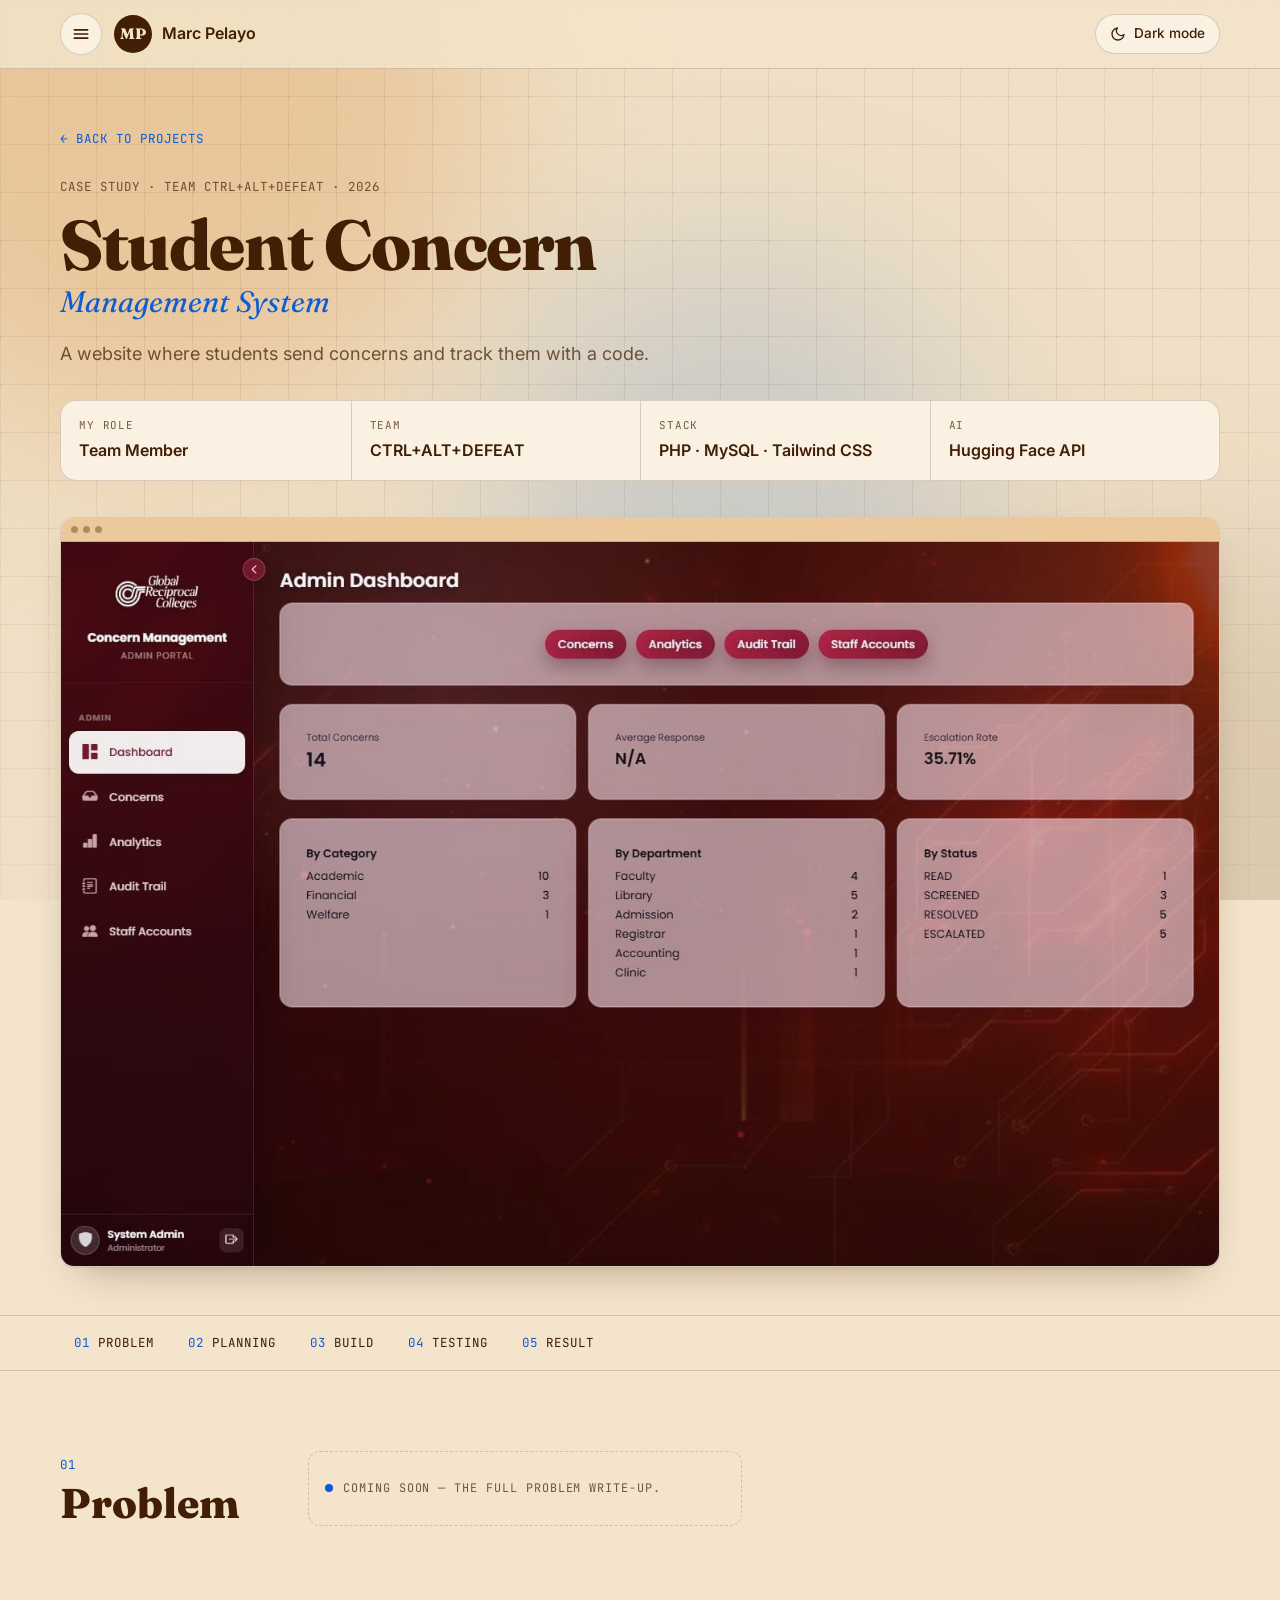
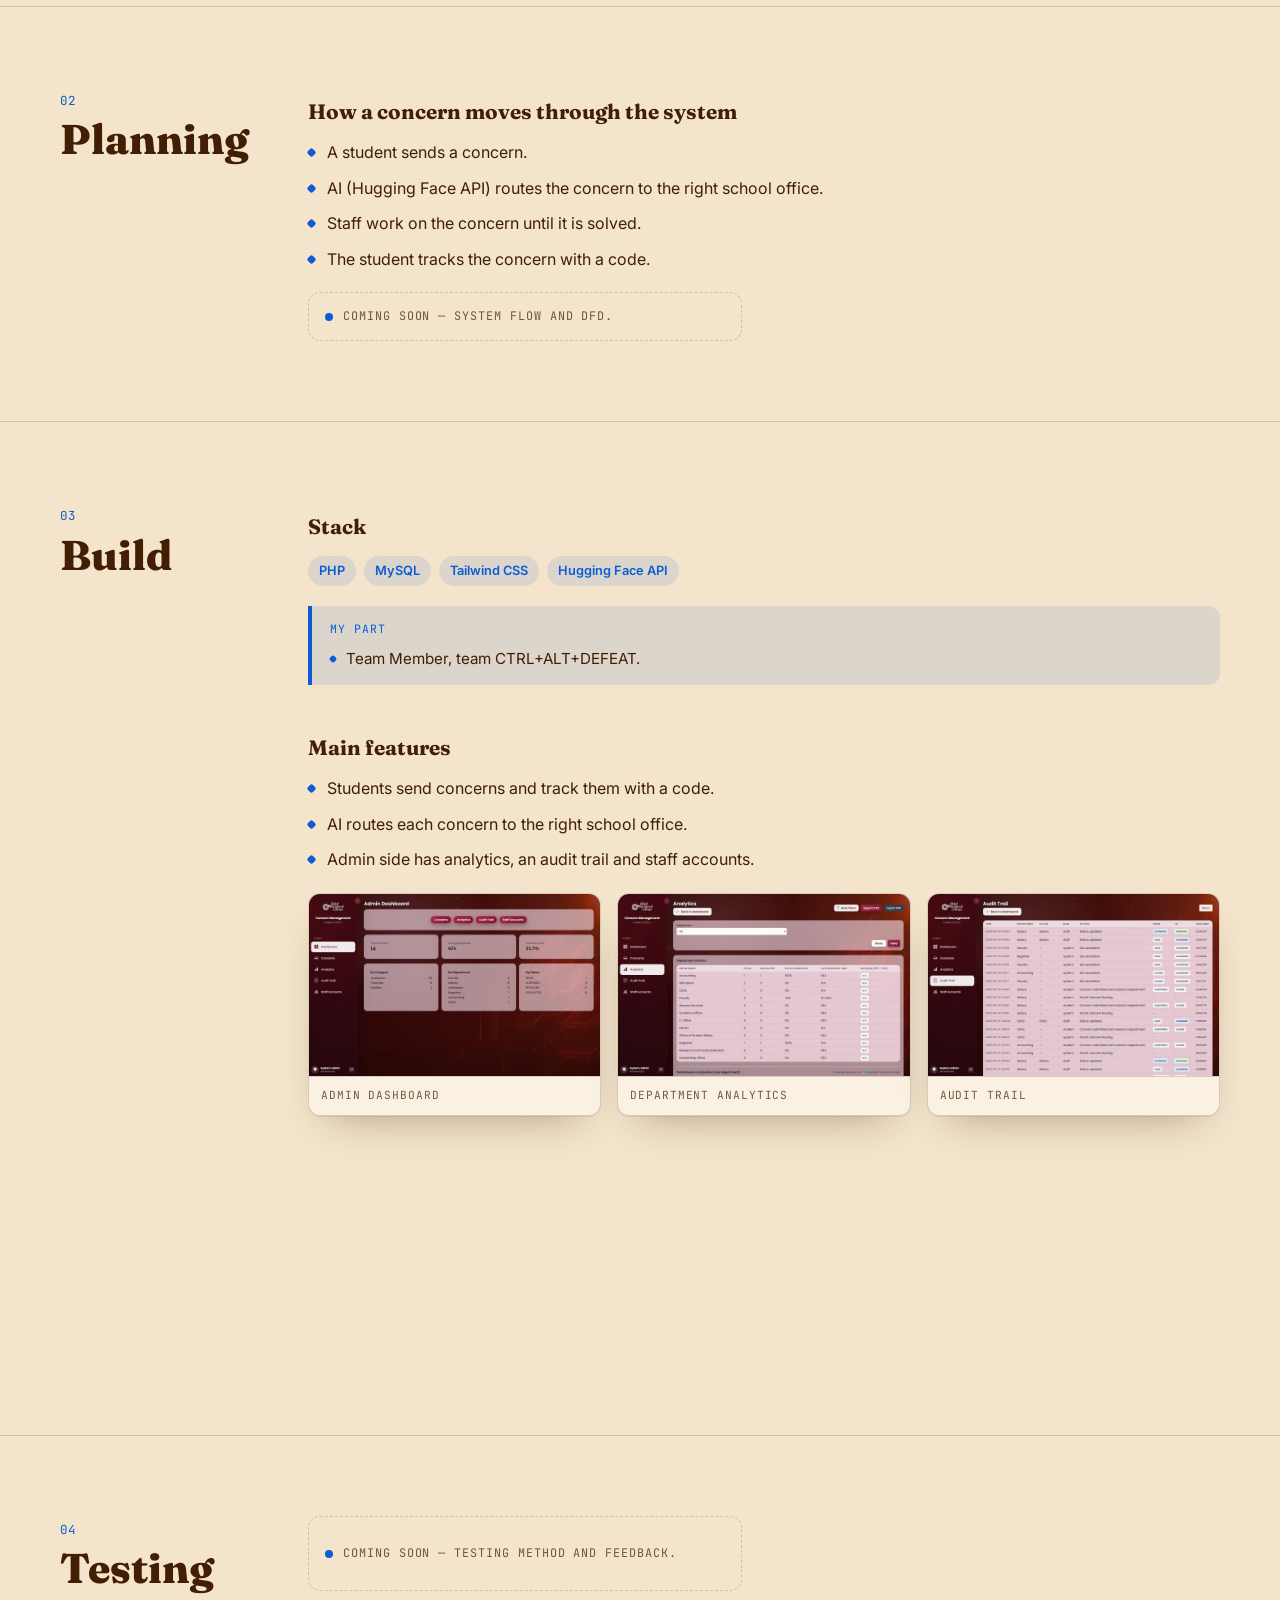
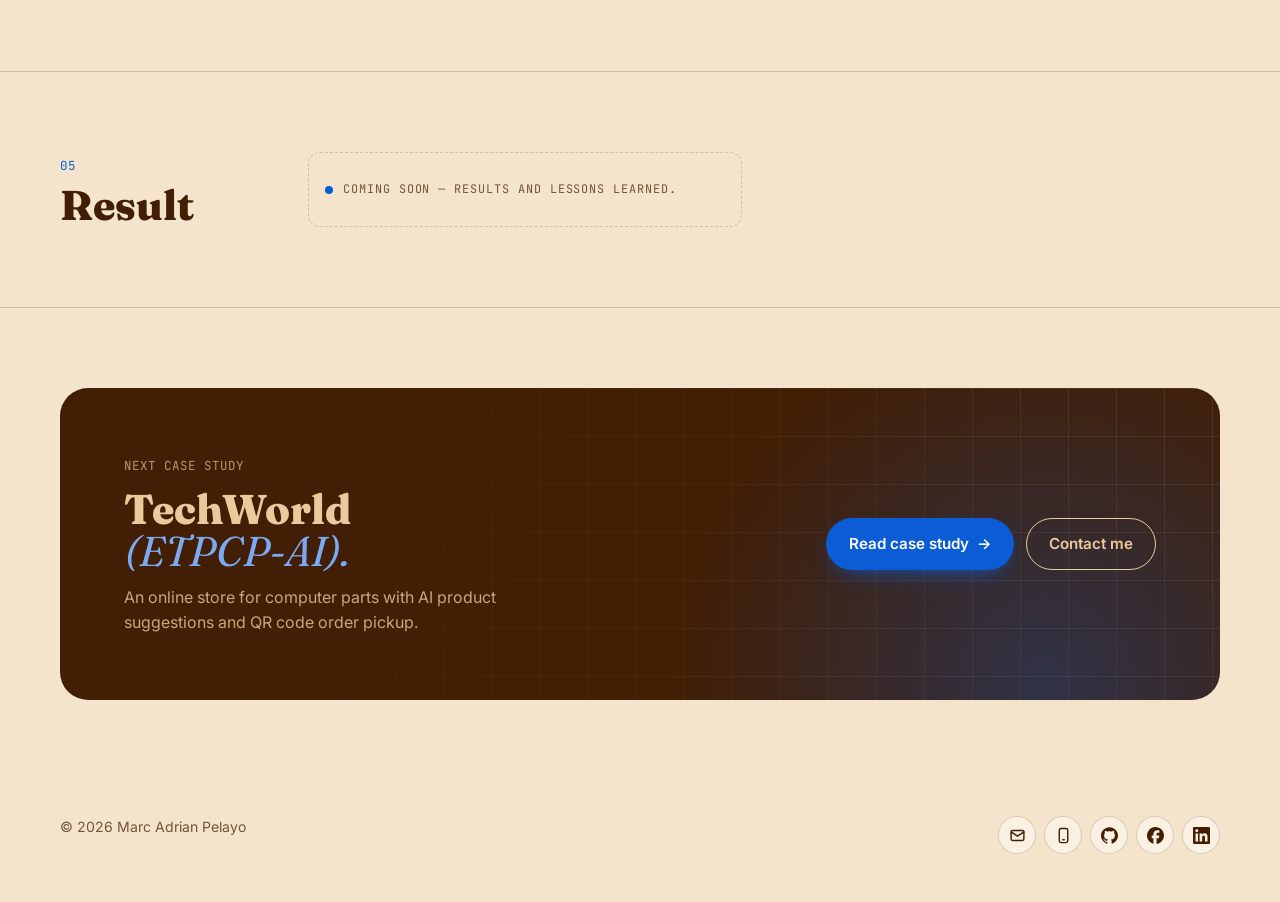
==== commit 3b1b97e3: "Point links, sitemap and QR code to the live Vercel address Co-Authored-By: Claude Opus 5.5 <noreply" ====
--- a/scms.html
+++ b/scms.html
@@ -5,14 +5,14 @@
 <meta name="viewport" content="width=device-width, initial-scale=1">
 <title>Student Concern Management System — Case study · Marc Adrian Pelayo</title>
 <meta name="description" content="Case study: Student Concern Management System — students send concerns and track them with a code; AI routes each concern to the right school office. Team CTRL+ALT+DEFEAT.">
-<link rel="canonical" href="https://YOUR-DOMAIN/scms.html">
+<link rel="canonical" href="https://marc-pelayo-portfolio.vercel.app/scms">
 <meta name="theme-color" content="#F3E4CB" media="(prefers-color-scheme: light)">
 <meta name="theme-color" content="#1F0E02" media="(prefers-color-scheme: dark)">
 <meta property="og:type" content="article">
-<meta property="og:url" content="https://YOUR-DOMAIN/scms.html">
+<meta property="og:url" content="https://marc-pelayo-portfolio.vercel.app/scms">
 <meta property="og:title" content="Student Concern Management System — Case study by Marc Adrian Pelayo">
 <meta property="og:description" content="Students send concerns and track them with a code; AI routes each concern to the right office.">
-<meta property="og:image" content="https://YOUR-DOMAIN/assets/og-image.png">
+<meta property="og:image" content="https://marc-pelayo-portfolio.vercel.app/assets/og-image.png">
 <meta name="twitter:card" content="summary_large_image">
 <link rel="icon" href="assets/favicon.svg" type="image/svg+xml">
 <link rel="icon" href="assets/favicon-32.png" sizes="32x32" type="image/png">
